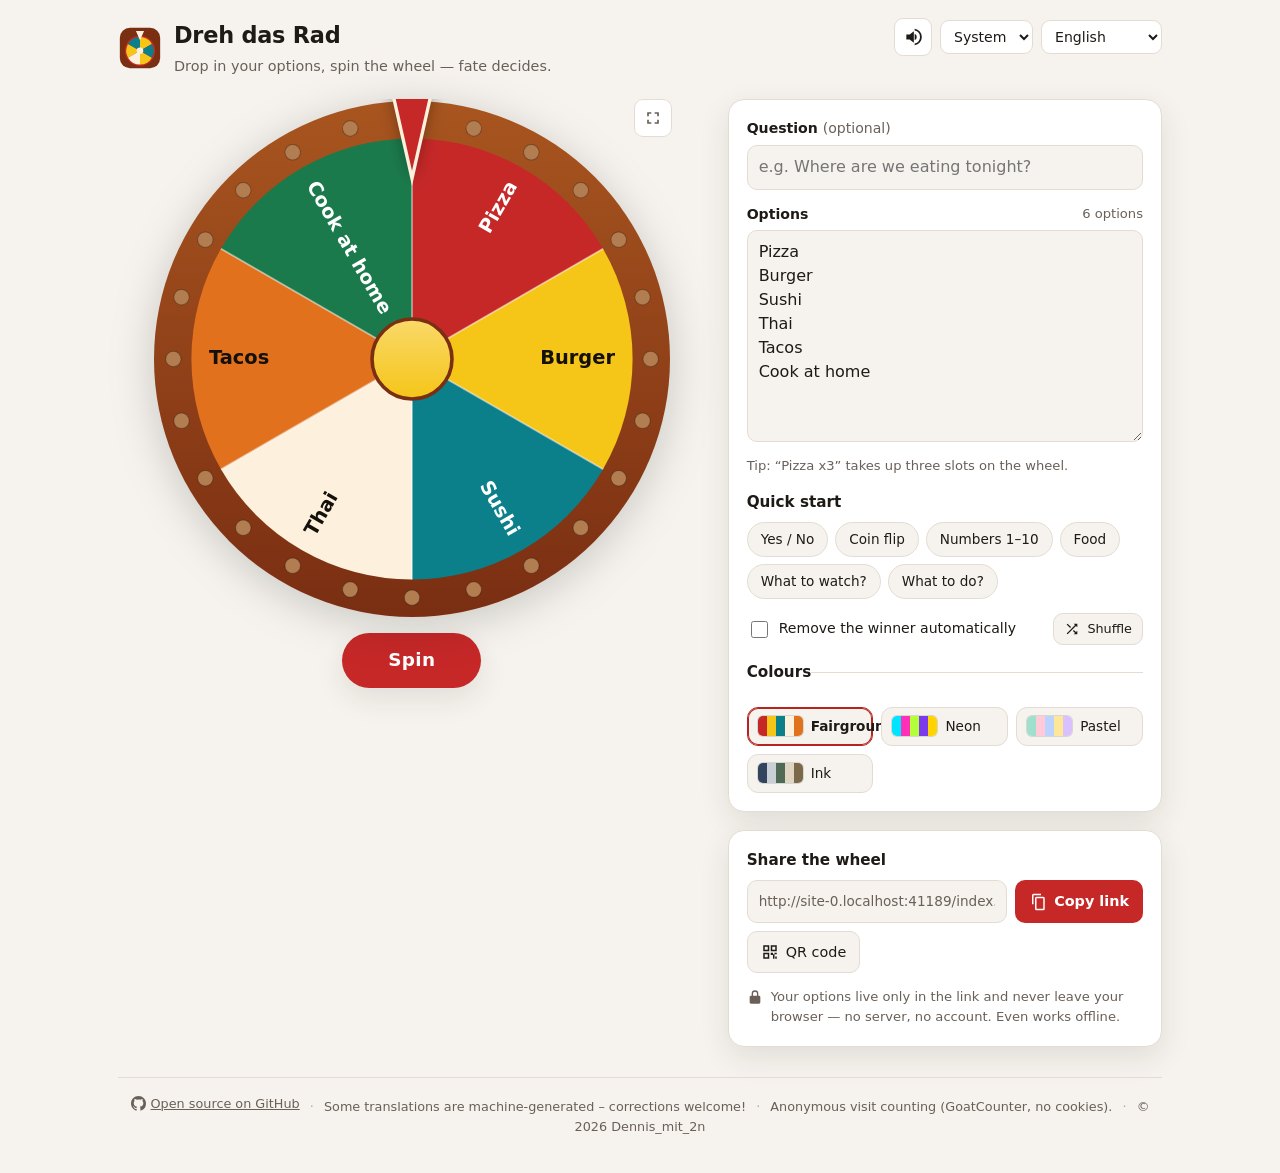
==== index.html @ 8464eff6 "Copyright-Zeile in der Fußzeile ergänzt Co-Authored-By: Claude Sonnet 5 <noreply@anthropic.com>" ====
<!DOCTYPE html>
<html lang="en">
<head>
  <meta charset="UTF-8">
  <meta name="viewport" content="width=device-width, initial-scale=1, viewport-fit=cover">
  <title>Dreh das Rad — Entscheidungs-Glücksrad / decision wheel</title>
  <meta name="description" content="Type in your options, spin the wheel, let fate decide — no sign-up, nothing uploaded. / Optionen eintippen, Rad drehen, das Los entscheidet – ohne Anmeldung, ohne Upload.">
  <link rel="canonical" href="https://dennismit2n.github.io/dreh-das-rad/">
  <!-- Link preview. og:image must be absolute — crawlers do not resolve relative paths.
       The image comes from the shared template in the landing page repo:
       dennismit2n.github.io/tools/promo/make-bilder.mjs. Re-run it when a claim changes. -->
  <meta property="og:type" content="website">
  <meta property="og:site_name" content="Dreh das Rad">
  <meta property="og:title" content="Dreh das Rad — the decision wheel">
  <meta property="og:description" content="Options in, wheel spins, fate decides. 4 colour worlds, 14 languages, shareable as a link — everything stays in your browser.">
  <meta property="og:url" content="https://dennismit2n.github.io/dreh-das-rad/">
  <meta property="og:image" content="https://dennismit2n.github.io/dreh-das-rad/assets/og.png">
  <meta property="og:image:width" content="1200">
  <meta property="og:image:height" content="630">
  <meta property="og:image:alt" content="Dreh das Rad — Optionen rein, das Los entscheidet / Let the wheel decide. Kostenlos, ohne Anmeldung, als Link zum Teilen.">
  <meta property="og:locale" content="en_US">
  <meta property="og:locale:alternate" content="de_DE">
  <meta name="twitter:card" content="summary_large_image">
  <meta name="theme-color" content="#c62828">
  <link rel="manifest" href="./manifest.webmanifest">
  <link rel="icon" href="./icons/favicon.svg" type="image/svg+xml">
  <link rel="icon" href="./icons/favicon-32.png" sizes="32x32" type="image/png">
  <link rel="apple-touch-icon" href="./icons/apple-touch-icon.png">
  <link rel="stylesheet" href="./css/style.css">
  <!-- Theme before first paint: stored choice wins, otherwise system decides via CSS. -->
  <script>try{var t=localStorage.getItem('dreh-das-rad.theme');if(t==='light'||t==='dark'){document.documentElement.setAttribute('data-theme',t);}}catch(e){}</script>
  <!-- Analytics: GoatCounter (anonymous, cookieless — disclosed in the footer).
       count.js is vendored locally; the only external request is the count pixel.
       Wheel data lives in the #hash, which is never sent to any server.
       The title is pinned to a static value so a personalised document.title
       (the user's question) can never reach the count pixel. -->
  <script data-goatcounter="https://dennis-mit-2n.goatcounter.com/count" data-goatcounter-settings='{"title": "dreh-das-rad"}' async src="./js/vendor/count.js"></script>
</head>
<body>

<div class="page">
  <header class="site-header">
    <div class="brand">
      <svg class="brand-icon" viewBox="0 0 48 48" aria-hidden="true">
        <rect x="2" y="2" width="44" height="44" rx="11" fill="#7a2e12"/>
        <circle cx="24" cy="27" r="16.5" fill="#c62828"/>
        <path d="M24 27 L24 12 A15 15 0 0 1 36.99 19.5 Z" fill="#f5c518"/>
        <path d="M24 27 L36.99 34.5 A15 15 0 0 1 24 42 Z" fill="#f5c518"/>
        <path d="M24 27 L11.01 34.5 A15 15 0 0 1 11.01 19.5 Z" fill="#f5c518"/>
        <path d="M24 27 L36.99 19.5 A15 15 0 0 1 36.99 34.5 Z" fill="#0b7f8a"/>
        <path d="M24 27 L24 42 A15 15 0 0 1 11.01 34.5 Z" fill="#fdf1dd"/>
        <path d="M24 27 L11.01 19.5 A15 15 0 0 1 24 12 Z" fill="#0b7f8a"/>
        <circle cx="24" cy="27" r="3.6" fill="#fdf1dd"/>
        <path d="M24 15.5 L19.6 5.5 L28.4 5.5 Z" fill="#fdf1dd"/>
      </svg>
      <div>
        <h1>Dreh das Rad</h1>
        <p class="tagline" data-i18n="tagline">Drop in your options, spin the wheel — fate decides.</p>
      </div>
    </div>
    <div class="header-controls">
      <button type="button" id="btnSound" class="icon-btn" aria-pressed="true" data-i18n-aria="soundOnLabel">
        <svg class="ico-on" viewBox="0 0 24 24" width="20" height="20" aria-hidden="true"><path d="M4 9v6h4l5 4V5L8 9H4zm12.5 3a4.5 4.5 0 0 0-2.5-4.03v8.06A4.5 4.5 0 0 0 16.5 12zM14 2.1v2.06a8 8 0 0 1 0 15.68v2.06a10 10 0 0 0 0-19.8z" fill="currentColor"/></svg>
        <svg class="ico-off" viewBox="0 0 24 24" width="20" height="20" aria-hidden="true"><path d="M4 9v6h4l5 4V5L8 9H4zm15.07-.07-1.41 1.41L19.24 12l-1.58 1.66 1.41 1.41L20.66 13.4l1.58 1.67 1.41-1.41L22.07 12l1.58-1.66-1.41-1.41-1.58 1.67-1.59-1.67z" fill="currentColor"/></svg>
      </button>
      <label class="sel-wrap">
        <span class="visually-hidden" data-i18n="themeLabel">Appearance</span>
        <select id="themeSelect" data-i18n-aria="themeLabel"></select>
      </label>
      <label class="sel-wrap">
        <span class="visually-hidden" data-i18n="langLabel">Language</span>
        <select id="langSelect" data-i18n-aria="langLabel"></select>
      </label>
    </div>
  </header>

  <main>
    <!-- ── the wheel ────────────────────────────────────────────── -->
    <section class="stage" id="stage">
      <!-- lives inside the stage so confetti still renders in fullscreen (top layer) -->
      <canvas id="fx" aria-hidden="true"></canvas>

      <h2 class="question-echo" id="questionEcho" hidden></h2>

      <div class="wheel-wrap">
        <canvas id="wheel" width="520" height="520"></canvas>
        <button type="button" id="btnFs" class="icon-btn fs-btn" aria-pressed="false" hidden>
          <svg class="ico-on" viewBox="0 0 24 24" width="20" height="20" aria-hidden="true"><path d="M5 16h3v3h2v-5H5v2zm3-8H5v2h5V5H8v3zm6 11h2v-3h3v-2h-5v5zm2-11V5h-2v5h5V8h-3z" fill="currentColor"/></svg>
          <svg class="ico-off" viewBox="0 0 24 24" width="20" height="20" aria-hidden="true"><path d="M7 14H5v5h5v-2H7v-3zm-2-4h2V7h3V5H5v5zm12 7h-3v2h5v-5h-2v3zM14 5v2h3v3h2V5h-5z" fill="currentColor"/></svg>
        </button>
      </div>

      <button type="button" id="btnSpin" class="spin-btn" data-i18n="btnSpin">Spin</button>

      <p class="motion-row" id="motionRow" hidden>
        <label class="check">
          <input type="checkbox" id="motionToggle">
          <span data-i18n="motionLabel">Let the wheel spin</span>
        </label>
        <span class="motion-hint" data-i18n="motionHint">Your device has animations turned off.</span>
      </p>

      <p class="visually-hidden" id="spinStatus" role="status" aria-live="polite"></p>
    </section>

    <div class="side">
      <!-- ── result: tops the right column on desktop, sits right under the
           spin button on phones; in fullscreen, JS pulls it onto the stage ── -->
      <div class="result-card" id="resultCard" hidden>
        <p class="result-lead" data-i18n="resultLead">Fate says:</p>
        <p class="result-name" id="resultName"></p>
        <div class="result-actions">
          <button type="button" id="btnAgain" class="btn primary" data-i18n="btnSpinAgain">Spin again</button>
          <button type="button" id="btnRemove" class="btn" data-i18n="btnRemove">Take it out</button>
          <button type="button" id="btnCopyResult" class="btn" data-i18n="btnCopyResult">Copy result</button>
        </div>
      </div>

      <!-- ── options ───────────────────────────────────────────── -->
      <section class="panel">
        <div class="field">
          <label for="questionInput">
            <span data-i18n="questionLabel">Question</span>
            <span class="opt" data-i18n="questionOptional">(optional)</span>
          </label>
          <input id="questionInput" type="text" maxlength="90" data-i18n-ph="questionPlaceholder" autocapitalize="sentences">
        </div>

        <div class="field">
          <label for="optionsInput">
            <span data-i18n="optionsLabel">Options</span>
            <span class="count" id="countLabel"></span>
          </label>
          <textarea id="optionsInput" rows="8" spellcheck="false" data-i18n-ph="optionsPlaceholder" aria-describedby="weightHint"></textarea>
          <p class="hint" id="weightHint" data-i18n="weightHint">Tip: “Pizza x3” takes up three slots.</p>
          <p class="note" id="noteBox" role="status" hidden></p>
          <p class="error" id="errBox" role="alert" hidden></p>
        </div>

        <div class="presets">
          <h3 data-i18n="presetsLabel">Quick start</h3>
          <div class="preset-row" id="presetRow"></div>
        </div>

        <div class="row-split">
          <label class="check auto-remove">
            <input type="checkbox" id="autoRemove">
            <span data-i18n="autoRemoveLabel">Remove the winner automatically</span>
          </label>
          <button type="button" id="btnShuffle" class="btn small">
            <svg viewBox="0 0 24 24" width="16" height="16" aria-hidden="true"><path d="M10.59 9.17 5.41 4 4 5.41l5.17 5.17 1.42-1.41zM14.5 4l2.04 2.04L4 18.59 5.41 20 17.96 7.46 20 9.5V4h-5.5zm.33 9.41-1.41 1.42 3.13 3.13L14.5 20H20v-5.5l-2.04 2.04-3.13-3.13z" fill="currentColor"/></svg>
            <span data-i18n="btnShuffle">Shuffle</span>
          </button>
        </div>

        <div class="drawn" id="drawnBox" hidden>
          <div class="drawn-head">
            <h3 data-i18n="drawnHeading">Already drawn</h3>
            <button type="button" id="btnResetDrawn" class="btn small" data-i18n="btnResetDrawn">Bring all back</button>
          </div>
          <ol class="drawn-list" id="drawnList"></ol>
          <p class="remaining" id="remainingLabel"></p>
        </div>

        <fieldset class="palettes">
          <legend data-i18n="paletteLabel">Colours</legend>
          <div class="palette-grid" id="paletteGrid"></div>
        </fieldset>
      </section>

      <!-- ── share ─────────────────────────────────────────────── -->
      <section class="panel share-box">
        <h3 data-i18n="shareHeading">Share the wheel</h3>
        <div class="link-row">
          <input id="linkOut" type="text" readonly data-i18n-aria="linkLabel">
          <button type="button" id="btnCopy" class="btn primary">
            <svg viewBox="0 0 24 24" width="18" height="18" aria-hidden="true"><path d="M16 1H6a2 2 0 0 0-2 2v12h2V3h10V1zm3 4H10a2 2 0 0 0-2 2v14a2 2 0 0 0 2 2h9a2 2 0 0 0 2-2V7a2 2 0 0 0-2-2zm0 16h-9V7h9v14z" fill="currentColor"/></svg>
            <span data-i18n="btnCopy">Copy link</span>
          </button>
        </div>
        <div class="share-actions">
          <button type="button" id="btnShare" class="btn" hidden>
            <svg viewBox="0 0 24 24" width="18" height="18" aria-hidden="true"><path d="M18 8a3 3 0 1 0-2.83-4H15a3 3 0 0 0 .04.49L8.9 7.56a3 3 0 1 0 0 8.88l6.15 3.07A3 3 0 1 0 18 16a3 3 0 0 0-2.15.91l-5.9-2.95a3 3 0 0 0 0-1.92l5.9-2.95A3 3 0 0 0 18 8z" fill="currentColor"/></svg>
            <span data-i18n="btnShare">Share</span>
          </button>
          <button type="button" id="btnQr" class="btn" aria-expanded="false">
            <svg viewBox="0 0 24 24" width="18" height="18" aria-hidden="true"><path d="M3 3h8v8H3V3zm2 2v4h4V5H5zm8-2h8v8h-8V3zm2 2v4h4V5h-4zM3 13h8v8H3v-8zm2 2v4h4v-4H5zm13-2h3v2h-3v-2zm-5 0h3v2h2v3h-2v-2h-3v-3zm3 5h2v3h-2v-3zm3 0h2v3h-2v-3z" fill="currentColor"/></svg>
            <span data-i18n="btnQr">QR code</span>
          </button>
        </div>
        <div class="qr-wrap" id="qrWrap" hidden>
          <div class="qr-box" id="qrBox" role="img" data-i18n-aria="btnQr"></div>
          <p class="qr-hint" data-i18n="qrHint">Scan to open the same wheel</p>
        </div>
        <p class="privacy-note">
          <svg viewBox="0 0 24 24" width="16" height="16" aria-hidden="true"><path d="M12 2a5 5 0 0 0-5 5v3H6a2 2 0 0 0-2 2v8a2 2 0 0 0 2 2h12a2 2 0 0 0 2-2v-8a2 2 0 0 0-2-2h-1V7a5 5 0 0 0-5-5zm-3 8V7a3 3 0 1 1 6 0v3H9z" fill="currentColor"/></svg>
          <span><span data-i18n="privacyNote">Your options live only in the link.</span>
          <span data-i18n="offlineNote">Even works offline.</span></span>
        </p>
      </section>

      <!-- ── recent spins (this session only, never stored) ────── -->
      <section class="panel" id="historyBox" hidden>
        <div class="drawn-head">
          <h3 data-i18n="historyHeading">Recent spins</h3>
          <button type="button" id="btnClearHistory" class="btn small" data-i18n="btnClearHistory">Clear</button>
        </div>
        <ol class="history-list" id="historyList"></ol>
      </section>
    </div>
  </main>

  <footer class="site-footer">
    <a href="https://github.com/Dennismit2n/dreh-das-rad" rel="noopener">
      <svg viewBox="0 0 16 16" width="15" height="15" aria-hidden="true"><path d="M8 0C3.58 0 0 3.58 0 8c0 3.54 2.29 6.53 5.47 7.59.4.07.55-.17.55-.38 0-.19-.01-.82-.01-1.49-2.01.37-2.53-.49-2.69-.94-.09-.23-.48-.94-.82-1.13-.28-.15-.68-.52-.01-.53.63-.01 1.08.58 1.23.82.72 1.21 1.87.87 2.33.66.07-.52.28-.87.51-1.07-1.78-.2-3.64-.89-3.64-3.95 0-.87.31-1.59.82-2.15-.08-.2-.36-1.02.08-2.12 0 0 .67-.21 2.2.82a7.42 7.42 0 0 1 2-.27c.68 0 1.36.09 2 .27 1.53-1.04 2.2-.82 2.2-.82.44 1.1.16 1.92.08 2.12.51.56.82 1.27.82 2.15 0 3.07-1.87 3.75-3.65 3.95.29.25.54.73.54 1.48 0 1.07-.01 1.93-.01 2.2 0 .21.15.46.55.38A8.01 8.01 0 0 0 16 8c0-4.42-3.58-8-8-8z" fill="currentColor"/></svg>
      <span data-i18n="footerSource">Open source on GitHub</span>
    </a>
    <span class="sep">·</span>
    <span data-i18n="footerTranslate">Some translations are machine-generated – corrections welcome!</span>
    <span class="sep">·</span>
    <span data-i18n="footerAnalytics">Anonymous visit counting.</span>
    <span class="sep">·</span>
    <span class="footer-copyright">© 2026 Dennis_mit_2n</span>
  </footer>
</div>

<p class="toast" id="toast" role="status"></p>

<script src="./js/vendor/qrcode.js"></script>
<script src="./js/vendor/qrcode_UTF8.js"></script>
<script src="./js/i18n.js"></script>
<script src="./js/wheel.js"></script>
<script src="./js/app.js"></script>
</body>
</html>
---- css/style.css ----
/* dreh-das-rad — styles */
:root {
  color-scheme: light;
  --bg: #F6F3EE;
  --panel: #ffffff;
  --text: #1E1A16;
  --text-soft: #6A6058;
  --border: #E4DCD2;
  --shadow: 0 10px 30px rgba(40, 28, 18, 0.10);
  --accent: #B5241F;
  --accent-fill: #C62828;
  --accent-ink: #ffffff;
}

/* Dark theme comes in two doors with identical furniture:
   1) system preference (unless the user forced light),
   2) the theme dropdown forcing dark.
   Keep both blocks in sync! */
@media (prefers-color-scheme: dark) {
  :root:not([data-theme="light"]) {
    color-scheme: dark;
    --bg: #17130F;
    --panel: #221C17;
    --text: #F1EAE2;
    --text-soft: #B0A296;
    --border: #362C24;
    --shadow: 0 10px 30px rgba(0, 0, 0, 0.55);
    --accent: #FFAB91;
    --accent-fill: #FF8A65;
    --accent-ink: #241009;
  }
}

:root[data-theme="dark"] {
  color-scheme: dark;
  --bg: #17130F;
  --panel: #221C17;
  --text: #F1EAE2;
  --text-soft: #B0A296;
  --border: #362C24;
  --shadow: 0 10px 30px rgba(0, 0, 0, 0.55);
  --accent: #FFAB91;
  --accent-fill: #FF8A65;
  --accent-ink: #241009;
}

/* The chrome takes its accent from the chosen colour world, so the page and
   the wheel always look like one thing. Light: dark fill + white label.
   Dark: light fill + ink label. */
body[data-palette="neon"] { --accent: #6D28D9; --accent-fill: #7C3AED; --accent-ink: #ffffff; }
body[data-palette="pastell"] { --accent: #A6356A; --accent-fill: #B03A6A; --accent-ink: #ffffff; }
body[data-palette="tinte"] { --accent: #33445E; --accent-fill: #3F5D78; --accent-ink: #ffffff; }

@media (prefers-color-scheme: dark) {
  :root:not([data-theme="light"]) body[data-palette="neon"] { --accent: #67E8F9; --accent-fill: #67E8F9; --accent-ink: #0A1620; }
  :root:not([data-theme="light"]) body[data-palette="pastell"] { --accent: #FFC2D6; --accent-fill: #F0A6C0; --accent-ink: #2A121C; }
  :root:not([data-theme="light"]) body[data-palette="tinte"] { --accent: #A9C4DC; --accent-fill: #A9C4DC; --accent-ink: #10202C; }
}

:root[data-theme="dark"] body[data-palette="neon"] { --accent: #67E8F9; --accent-fill: #67E8F9; --accent-ink: #0A1620; }
:root[data-theme="dark"] body[data-palette="pastell"] { --accent: #FFC2D6; --accent-fill: #F0A6C0; --accent-ink: #2A121C; }
:root[data-theme="dark"] body[data-palette="tinte"] { --accent: #A9C4DC; --accent-fill: #A9C4DC; --accent-ink: #10202C; }

[hidden] { display: none !important; }

* { box-sizing: border-box; }

body {
  margin: 0;
  font-family: system-ui, -apple-system, "Segoe UI", Roboto, "Helvetica Neue", Arial, sans-serif;
  background: var(--bg);
  color: var(--text);
  line-height: 1.55;
  -webkit-font-smoothing: antialiased;
}

:focus-visible { outline: 2px solid var(--accent); outline-offset: 2px; }

.visually-hidden {
  position: absolute;
  width: 1px;
  height: 1px;
  overflow: hidden;
  clip: rect(0 0 0 0);
  white-space: nowrap;
}

/* confetti layer — never intercepts a click */
#fx {
  position: fixed;
  inset: 0;
  width: 100%;
  height: 100%;
  pointer-events: none;
  z-index: 50;
}

.page {
  position: relative;
  z-index: 1;
  max-width: 1080px;
  min-height: 100dvh;
  margin: 0 auto;
  padding: 18px 18px 36px;
  display: flex;
  flex-direction: column;
}

/* ── header ─────────────────────────────────────────────── */
.site-header {
  display: flex;
  justify-content: space-between;
  align-items: flex-start;
  gap: 14px;
  flex-wrap: wrap;
}

.brand { display: flex; align-items: center; gap: 12px; }
.brand-icon { width: 44px; height: 44px; display: block; flex: none; }
.brand h1 { margin: 0; font-size: 1.4rem; letter-spacing: -0.01em; }
.tagline { margin: 2px 0 0; color: var(--text-soft); font-size: 0.9rem; }

.header-controls { display: flex; align-items: center; gap: 8px; }

#langSelect, #themeSelect {
  font: inherit;
  font-size: 0.88rem;
  color: var(--text);
  background: var(--panel);
  border: 1px solid var(--border);
  border-radius: 9px;
  padding: 7px 9px;
}

.icon-btn {
  display: inline-flex;
  align-items: center;
  justify-content: center;
  width: 38px;
  height: 38px;
  color: var(--text);
  background: var(--panel);
  border: 1px solid var(--border);
  border-radius: 9px;
  cursor: pointer;
}
.icon-btn:hover { border-color: var(--accent); }
.icon-btn .ico-off { display: none; }
.icon-btn[aria-pressed="false"] { color: var(--text-soft); }
.icon-btn[aria-pressed="false"] .ico-on { display: none; }
.icon-btn[aria-pressed="false"] .ico-off { display: block; }

/* ── layout ─────────────────────────────────────────────── */
main {
  flex: 1;
  display: grid;
  gap: 22px;
  margin-top: 22px;
  align-items: start;
}

@media (min-width: 900px) {
  main { grid-template-columns: minmax(0, 1.15fr) minmax(320px, 0.85fr); }
  .stage { position: sticky; top: 18px; }
}

.side { display: grid; gap: 18px; }

/* ── stage ──────────────────────────────────────────────── */
.stage { display: flex; flex-direction: column; align-items: center; gap: 14px; }

.question-echo {
  margin: 0;
  text-align: center;
  font-size: clamp(1.1rem, 3vw, 1.5rem);
  line-height: 1.25;
  overflow-wrap: anywhere;
}

.wheel-wrap {
  position: relative;
  width: 100%;
  max-width: 520px;
  aspect-ratio: 1;
}

#wheel {
  width: 100%;
  height: 100%;
  display: block;
  cursor: grab;
  touch-action: none;
  filter: drop-shadow(0 8px 22px rgba(0, 0, 0, 0.18));
}
#wheel:active { cursor: grabbing; }

.fs-btn { position: absolute; top: 0; right: 0; }

/* Element fullscreen. justify-content:center used to clip the top of the
   wheel on screens shorter than the content (classic flexbox centre-overflow),
   so everything is anchored to the top now; centring comes from spacer rows. */
.stage:fullscreen { background: var(--bg); padding: 20px; overflow: auto; justify-content: flex-start; }
.stage:fullscreen .wheel-wrap { max-width: min(58vh, 94vw); }

@media (orientation: landscape) {
  /* party-table mode: wheel on the left, result column on the right;
     the 1fr spacer rows centre the card block against the wheel */
  .stage:fullscreen {
    display: grid;
    grid-template:
      "echo  echo"   auto
      "wheel ."      1fr
      "wheel card"   auto
      "wheel spin"   auto
      "wheel motion" auto
      "wheel ."      1fr
      / auto minmax(280px, 420px);
    column-gap: 48px;
    row-gap: 14px;
    align-items: center;
    justify-content: center;
    align-content: start;
  }
  .stage:fullscreen .question-echo { grid-area: echo; }
  .stage:fullscreen .wheel-wrap { grid-area: wheel; max-width: none; width: min(80vh, 56vw); }
  .stage:fullscreen .result-card { grid-area: card; }
  .stage:fullscreen .spin-btn { grid-area: spin; justify-self: center; }
  .stage:fullscreen .motion-row { grid-area: motion; }
}

/* old-Safari fallback (-webkit pseudo-class; a comma-joined unknown selector
   would invalidate the rule): plain top-anchored column, nothing clipped */
.stage:-webkit-full-screen { background: var(--bg); padding: 20px; overflow: auto; justify-content: flex-start; }
.stage:-webkit-full-screen .wheel-wrap { max-width: min(58vh, 94vw); }

/* Result card: top of the right column on desktop, below the spin button on
   phones (Dennis' layout call after v2 — never over or under the wheel). */
.result-card {
  width: 100%;
  max-width: 420px;
  margin: 0 auto;
  padding: 16px 16px 14px;
  text-align: center;
  background: var(--panel);
  border: 1px solid var(--border);
  border-radius: 16px;
  box-shadow: var(--shadow);
  animation: pop 0.32s cubic-bezier(0.18, 1.3, 0.5, 1) both;
}

@keyframes pop {
  from { transform: scale(0.8); opacity: 0; }
  to { transform: scale(1); opacity: 1; }
}

.result-lead { margin: 0; font-size: 0.82rem; color: var(--text-soft); text-transform: uppercase; letter-spacing: 0.07em; }
.result-name {
  margin: 4px 0 12px;
  font-size: clamp(1.35rem, 4.4vw, 1.9rem);
  font-weight: 700;
  line-height: 1.15;
  overflow-wrap: anywhere;
}
.result-actions { display: flex; flex-wrap: wrap; gap: 7px; justify-content: center; }
.result-actions .btn { font-size: 0.85rem; padding: 7px 11px; }

.spin-btn {
  font: inherit;
  font-size: 1.15rem;
  font-weight: 700;
  letter-spacing: 0.02em;
  color: var(--accent-ink);
  background: var(--accent-fill);
  border: none;
  border-radius: 999px;
  padding: 13px 46px;
  cursor: pointer;
  box-shadow: var(--shadow);
  transition: transform 0.12s ease, filter 0.12s ease;
}
.spin-btn:hover:not(:disabled) { filter: brightness(1.08); }
.spin-btn:active:not(:disabled) { transform: translateY(2px); }
.spin-btn:disabled { opacity: 0.45; cursor: not-allowed; box-shadow: none; }

.motion-row { margin: 0; display: flex; flex-direction: column; align-items: center; gap: 2px; text-align: center; }
.motion-hint { font-size: 0.8rem; color: var(--text-soft); max-width: 42ch; }

/* ── panels & fields ────────────────────────────────────── */
.panel {
  background: var(--panel);
  border: 1px solid var(--border);
  border-radius: 16px;
  padding: 18px;
  box-shadow: var(--shadow);
}

.panel h3 { margin: 0 0 8px; font-size: 0.95rem; }

.field { margin-bottom: 14px; }
.field label { display: block; font-size: 0.88rem; font-weight: 600; margin-bottom: 5px; }
.field .opt, .field .count { font-weight: 400; color: var(--text-soft); }
.field .count { float: right; font-size: 0.82rem; }

.field input[type="text"], .field textarea {
  font: inherit;
  width: 100%;
  color: var(--text);
  background: var(--bg);
  border: 1px solid var(--border);
  border-radius: 10px;
  padding: 9px 11px;
}
.field textarea { resize: vertical; min-height: 120px; line-height: 1.5; }
.field input:focus, .field textarea:focus { border-color: var(--accent); }

.hint, .note, .error { margin: 6px 0 0; font-size: 0.82rem; }
.hint { color: var(--text-soft); }
.note { color: var(--accent); }
.error { color: #c0392b; font-weight: 600; }
:root[data-theme="dark"] .error { color: #ff9a8f; }
@media (prefers-color-scheme: dark) { :root:not([data-theme="light"]) .error { color: #ff9a8f; } }

/* ── presets ────────────────────────────────────────────── */
.preset-row { display: flex; flex-wrap: wrap; gap: 7px; }

.preset {
  font: inherit;
  font-size: 0.85rem;
  color: var(--text);
  background: var(--bg);
  border: 1px solid var(--border);
  border-radius: 999px;
  padding: 6px 13px;
  cursor: pointer;
}
.preset:hover { border-color: var(--accent); color: var(--accent); }

/* ── checkboxes ─────────────────────────────────────────── */
.check { display: flex; align-items: center; gap: 8px; font-size: 0.88rem; cursor: pointer; }
.check input { width: 17px; height: 17px; accent-color: var(--accent-fill); cursor: pointer; }
.row-split {
  display: flex;
  align-items: center;
  justify-content: space-between;
  gap: 10px;
  flex-wrap: wrap;
  margin-top: 14px;
}

/* ── drawn list ─────────────────────────────────────────── */
.drawn {
  margin-top: 14px;
  padding-top: 14px;
  border-top: 1px solid var(--border);
}
.drawn-head { display: flex; align-items: center; justify-content: space-between; gap: 10px; }
.drawn-head h3 { margin: 0; }
.drawn-list { margin: 8px 0 0; padding-left: 22px; font-size: 0.9rem; }
.drawn-list li { margin-bottom: 2px; overflow-wrap: anywhere; }
.remaining { margin: 8px 0 0; font-size: 0.82rem; color: var(--text-soft); }

/* ── recent spins ───────────────────────────────────────── */
.history-list { list-style: none; margin: 8px 0 0; padding: 0; font-size: 0.9rem; }
.history-list li { display: flex; gap: 10px; margin-bottom: 2px; }
.history-list .h-time { color: var(--text-soft); font-variant-numeric: tabular-nums; flex: none; }
.history-list span:last-child { overflow-wrap: anywhere; }

/* ── palettes ───────────────────────────────────────────── */
.palettes { margin: 16px 0 0; padding: 14px 0 0; border: 0; border-top: 1px solid var(--border); }
.palettes legend { padding: 0; font-size: 0.95rem; font-weight: 600; }
.palette-grid { display: grid; grid-template-columns: repeat(auto-fit, minmax(120px, 1fr)); gap: 8px; margin-top: 8px; }

.palette-btn {
  font: inherit;
  font-size: 0.85rem;
  display: flex;
  align-items: center;
  gap: 8px;
  color: var(--text);
  background: var(--bg);
  border: 1px solid var(--border);
  border-radius: 11px;
  padding: 8px 10px;
  cursor: pointer;
  text-align: left;
}
.palette-btn:hover { border-color: var(--accent); }
.palette-btn[aria-pressed="true"] { border-color: var(--accent); box-shadow: inset 0 0 0 1px var(--accent); font-weight: 600; }
.swatch { display: flex; flex: none; border-radius: 5px; overflow: hidden; box-shadow: 0 0 0 1px rgba(0, 0, 0, 0.12); }
.swatch i { width: 9px; height: 20px; display: block; }

/* ── buttons ────────────────────────────────────────────── */
.btn {
  font: inherit;
  font-size: 0.9rem;
  display: inline-flex;
  align-items: center;
  gap: 7px;
  color: var(--text);
  background: var(--bg);
  border: 1px solid var(--border);
  border-radius: 10px;
  padding: 9px 13px;
  cursor: pointer;
}
.btn:hover { border-color: var(--accent); }
.btn.primary { color: var(--accent-ink); background: var(--accent-fill); border-color: transparent; font-weight: 600; }
.btn.primary:hover { filter: brightness(1.08); }
.btn.small { font-size: 0.8rem; padding: 5px 10px; }

/* ── share ──────────────────────────────────────────────── */
.link-row { display: flex; gap: 8px; }
.link-row input {
  font: inherit;
  font-size: 0.85rem;
  flex: 1;
  min-width: 0;
  color: var(--text-soft);
  background: var(--bg);
  border: 1px solid var(--border);
  border-radius: 10px;
  padding: 9px 11px;
}
.share-actions { display: flex; gap: 8px; margin-top: 8px; flex-wrap: wrap; }

.qr-wrap { margin-top: 12px; text-align: center; }
.qr-box { display: inline-block; padding: 10px; background: #fff; border-radius: 12px; line-height: 0; }
.qr-box table { border-collapse: collapse; }
.qr-box td { width: 4px; height: 4px; padding: 0; }
.qr-hint { margin: 6px 0 0; font-size: 0.8rem; color: var(--text-soft); }

.privacy-note {
  display: flex;
  gap: 8px;
  margin: 14px 0 0;
  font-size: 0.82rem;
  color: var(--text-soft);
}
.privacy-note svg { flex: none; margin-top: 2px; }

/* ── footer & toast ─────────────────────────────────────── */
.site-footer {
  margin-top: 30px;
  padding-top: 16px;
  border-top: 1px solid var(--border);
  font-size: 0.8rem;
  color: var(--text-soft);
  text-align: center;
}
.site-footer a { display: inline-flex; align-items: center; gap: 5px; color: var(--text-soft); }
.site-footer a:hover { color: var(--accent); }
.site-footer .sep { margin: 0 6px; opacity: 0.5; }

.toast {
  position: fixed;
  left: 50%;
  bottom: 24px;
  transform: translate(-50%, 12px);
  margin: 0;
  padding: 9px 16px;
  font-size: 0.88rem;
  color: var(--accent-ink);
  background: var(--accent-fill);
  border-radius: 999px;
  box-shadow: var(--shadow);
  opacity: 0;
  pointer-events: none;
  transition: opacity 0.2s ease, transform 0.2s ease;
  z-index: 60;
}
.toast.show { opacity: 1; transform: translate(-50%, 0); }

/* ── reduced motion ─────────────────────────────────────── */
/* The wheel itself is handled in JS (with an in-app override), because for
   this app the spin is the product. Everything decorative stops here. */
@media (prefers-reduced-motion: reduce) {
  .result-card { animation: none; }
  .spin-btn, .toast { transition: none; }
}
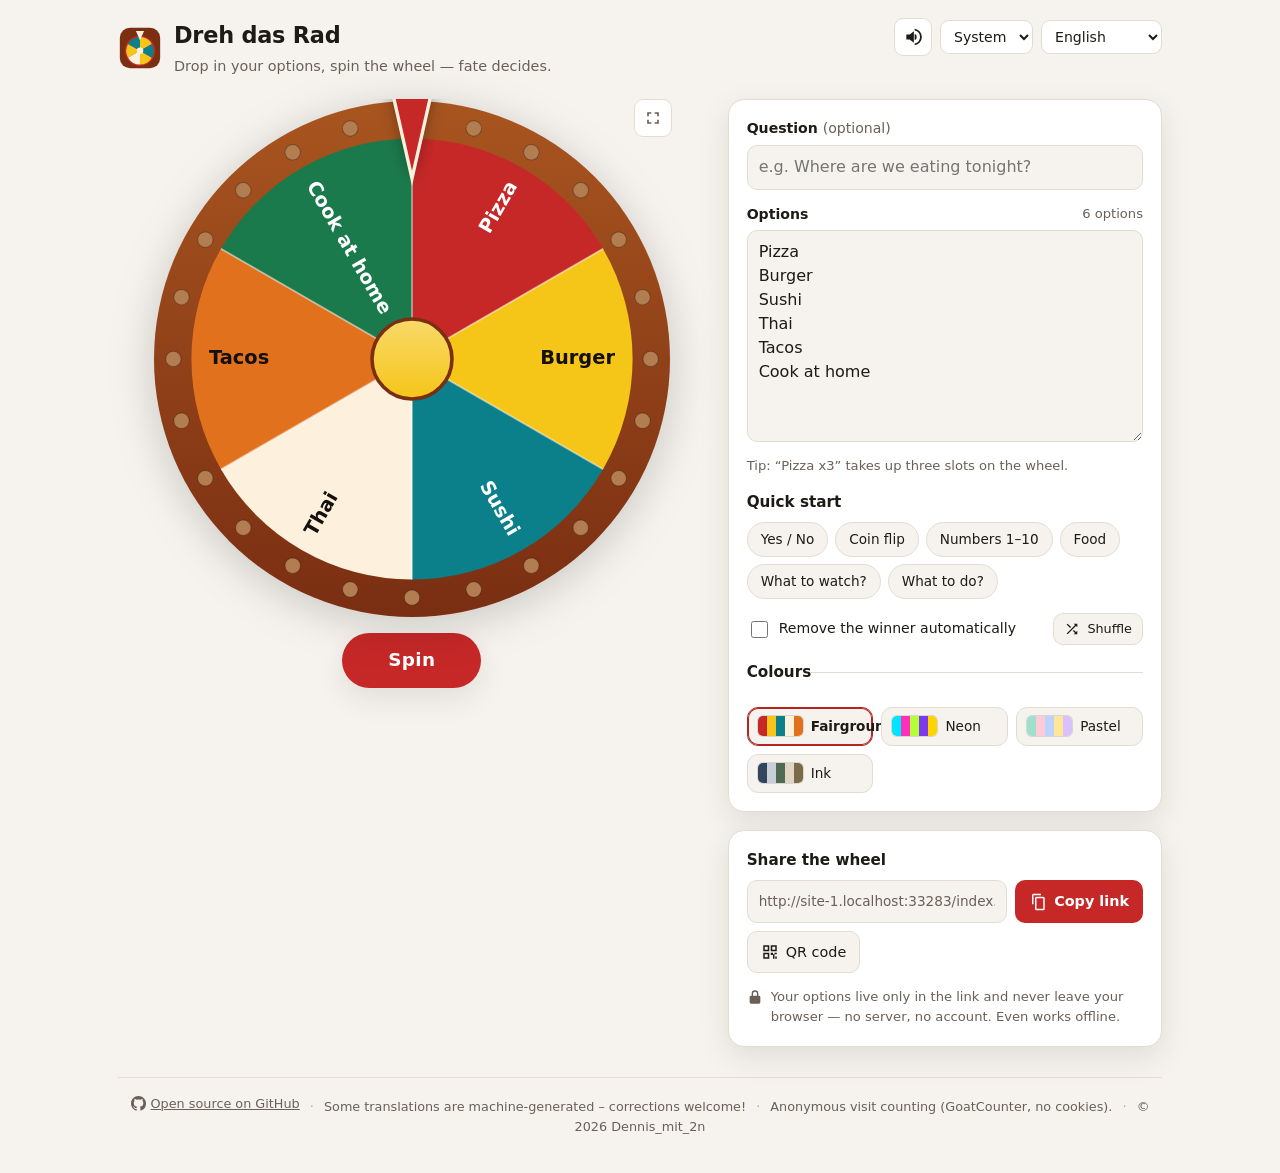
==== commit 667a2de1: "Knopf „Installieren“ in der Kopfzeile Erscheint, sobald der Browser die Installation anbietet (befor" ====
--- a/index.html
+++ b/index.html
@@ -35,6 +35,9 @@
        The title is pinned to a static value so a personalised document.title
        (the user's question) can never reach the count pixel. -->
   <script data-goatcounter="https://dennis-mit-2n.goatcounter.com/count" data-goatcounter-settings='{"title": "dreh-das-rad"}' async src="./js/vendor/count.js"></script>
+  <!-- Install button: Chrome, Edge and Samsung Internet may announce installability before
+       app.js runs, so the event is kept here until the button picks it up (see app.js). -->
+  <script>window.addEventListener('beforeinstallprompt',function(e){e.preventDefault();window.deferredInstall=e;if(window.onInstallReady)window.onInstallReady();});</script>
 </head>
 <body>
 
@@ -59,6 +62,7 @@
       </div>
     </div>
     <div class="header-controls">
+      <button type="button" id="installBtn" class="install-btn" hidden><svg viewBox="0 0 24 24" width="18" height="18" aria-hidden="true" focusable="false"><path d="M12 4v11m-4.5-4.5L12 15l4.5-4.5M5 19.5h14" fill="none" stroke="currentColor" stroke-width="2" stroke-linecap="round" stroke-linejoin="round"/></svg><span data-i18n="installBtn">Install</span></button>
       <button type="button" id="btnSound" class="icon-btn" aria-pressed="true" data-i18n-aria="soundOnLabel">
         <svg class="ico-on" viewBox="0 0 24 24" width="20" height="20" aria-hidden="true"><path d="M4 9v6h4l5 4V5L8 9H4zm12.5 3a4.5 4.5 0 0 0-2.5-4.03v8.06A4.5 4.5 0 0 0 16.5 12zM14 2.1v2.06a8 8 0 0 1 0 15.68v2.06a10 10 0 0 0 0-19.8z" fill="currentColor"/></svg>
         <svg class="ico-off" viewBox="0 0 24 24" width="20" height="20" aria-hidden="true"><path d="M4 9v6h4l5 4V5L8 9H4zm15.07-.07-1.41 1.41L19.24 12l-1.58 1.66 1.41 1.41L20.66 13.4l1.58 1.67 1.41-1.41L22.07 12l1.58-1.66-1.41-1.41-1.58 1.67-1.59-1.67z" fill="currentColor"/></svg>
--- a/css/style.css
+++ b/css/style.css
@@ -122,7 +122,7 @@
 
 .header-controls { display: flex; align-items: center; gap: 8px; }
 
-#langSelect, #themeSelect {
+#langSelect, #themeSelect, .install-btn {
   font: inherit;
   font-size: 0.88rem;
   color: var(--text);
@@ -130,6 +130,24 @@
   border: 1px solid var(--border);
   border-radius: 9px;
   padding: 7px 9px;
+}
+
+/* Install button: looks like the selects next to it, hidden until the browser offers
+   installation (see app.js). On phones it gets a full row of its own. */
+.install-btn {
+  display: inline-flex;
+  align-items: center;
+  justify-content: center;
+  gap: 0.4rem;
+  font-weight: 600;
+  white-space: nowrap;
+  cursor: pointer;
+}
+.install-btn[hidden] { display: none; }
+.install-btn svg { flex: none; }
+@media (max-width: 560px) {
+  .header-controls { flex: 1 1 100%; flex-wrap: wrap; }
+  .install-btn { flex: 1 1 100%; }
 }
 
 .icon-btn {
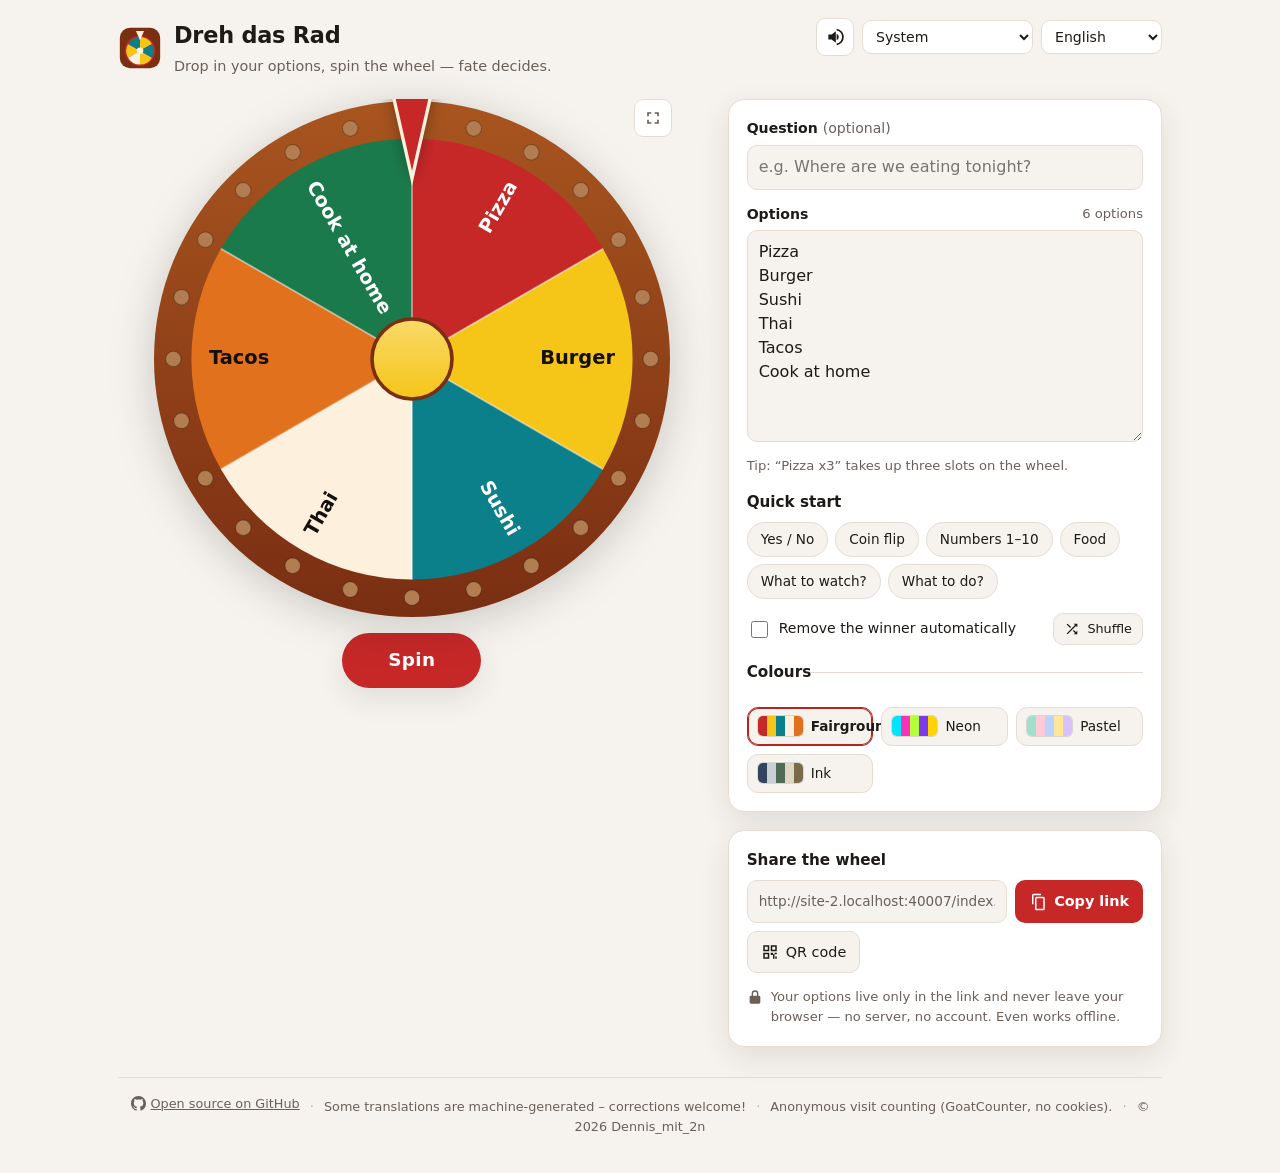
==== commit 9fc397cf: "Darstellung: Hoher Kontrast, Farbenblind und umgekehrte Farben Das Darstellungsfeld hat acht Einträg" ====
--- a/index.html
+++ b/index.html
@@ -27,8 +27,10 @@
   <link rel="icon" href="./icons/favicon-32.png" sizes="32x32" type="image/png">
   <link rel="apple-touch-icon" href="./icons/apple-touch-icon.png">
   <link rel="stylesheet" href="./css/style.css">
-  <!-- Theme before first paint: stored choice wins, otherwise system decides via CSS. -->
-  <script>try{var t=localStorage.getItem('dreh-das-rad.theme');if(t==='light'||t==='dark'){document.documentElement.setAttribute('data-theme',t);}}catch(e){}</script>
+  <!-- Darstellung vor dem ersten Bild: die gemeinsame Wahl aller Werkzeuge (werkstatt.darstellung,
+       sonst der alte Schlüssel), sonst entscheidet das System per CSS. data-vision trägt Hoher
+       Kontrast, Farbenblind und Umkehr; dieselbe Auflösung steht in js/app.js (theme dropdown). -->
+  <script>(function(){var v=null,r=document.documentElement,m=window.matchMedia,t=null,s=null;try{v=localStorage.getItem('werkstatt.darstellung')||localStorage.getItem('dreh-das-rad.theme');}catch(e){}var d=!!(m&&m('(prefers-color-scheme: dark)').matches),k=!!(m&&m('(prefers-contrast: more)').matches);if(v==='light'||v==='dark'){t=v;}else if(v==='hc-dark'||v==='hc-light'){t=v.slice(3);s='contrast';}else if(v==='cvd-dark'||v==='cvd-light'){t=v.slice(4);s='cvd';}else if(v==='invert'){s='invert';}else if(v&&/dark/.test(v)){t='dark';}else if(v&&/light/.test(v)){t='light';}else if(k){t=d?'dark':'light';s='contrast';}if(t){r.setAttribute('data-theme',t);}if(s){r.setAttribute('data-vision',s);}})();</script>
   <!-- Analytics: GoatCounter (anonymous, cookieless — disclosed in the footer).
        count.js is vendored locally; the only external request is the count pixel.
        Wheel data lives in the #hash, which is never sent to any server.
@@ -193,7 +195,7 @@
           </button>
         </div>
         <div class="qr-wrap" id="qrWrap" hidden>
-          <div class="qr-box" id="qrBox" role="img" data-i18n-aria="btnQr"></div>
+          <div class="qr-box" id="qrBox" role="img" data-i18n-aria="btnQr" data-echt></div>
           <p class="qr-hint" data-i18n="qrHint">Scan to open the same wheel</p>
         </div>
         <p class="privacy-note">
--- a/css/style.css
+++ b/css/style.css
@@ -172,6 +172,9 @@
 main {
   flex: 1;
   display: grid;
+  /* Ohne Spaltenangabe wird die eine Spalte so breit wie ihr breitester Inhalt und schiebt die Seite
+     bei 320 px ueber den Rand; minmax(0, 1fr) haelt sie in der Bildschirmbreite. */
+  grid-template-columns: minmax(0, 1fr);
   gap: 22px;
   margin-top: 22px;
   align-items: start;
@@ -182,7 +185,7 @@
   .stage { position: sticky; top: 18px; }
 }
 
-.side { display: grid; gap: 18px; }
+.side { display: grid; grid-template-columns: minmax(0, 1fr); gap: 18px; }
 
 /* ── stage ──────────────────────────────────────────────── */
 .stage { display: flex; flex-direction: column; align-items: center; gap: 14px; }
@@ -495,3 +498,78 @@
   .result-card { animation: none; }
   .spin-btn, .toast { transition: none; }
 }
+
+/* ── Sehhilfen: Hoher Kontrast, Farbenblind, Umgekehrte Farben ───────────
+   (31.10.2026) Eine Wahl für die ganze Werkstatt: localStorage
+   „werkstatt.darstellung“, alle Werkzeuge liegen auf einem Ursprung. Das
+   Kopf-Skript setzt data-theme (light/dark, wie bisher) und data-vision
+   (contrast, cvd, invert). Die Farbblöcke oben bleiben, wie sie sind. Das Rad
+   selbst liest data-vision in wheel.js: farbsichere Felder bei cvd, kräftige
+   Trennlinien bei contrast. */
+
+/* Hoher Kontrast dunkel: Schwarz, Schrift #E0E0E0 (15,91:1). Die Akzente der
+   vier Farbwelten halten im Dunkeln schon 7:1 (schlechteste 11,49). Knöpfe
+   füllen sich mit dem Akzent und tragen schwarze Schrift. */
+:root[data-vision="contrast"][data-theme="dark"] {
+  --bg: #000000;
+  --panel: #000000;
+  --text: #E0E0E0;
+  --text-soft: #C4C4C4;   /* 12,04 */
+  --border: #A0A0A0;      /* 8,03 */
+  --shadow: none;
+}
+:root[data-vision="contrast"][data-theme="dark"] body[data-palette] { --accent-fill: var(--accent); --accent-ink: #000000; }
+
+/* Hoher Kontrast hell: Weiß, Schrift Schwarz, jeder Akzent auf 7:1
+   nachgedunkelt (gleicher Farbton), Knöpfe in Akzent mit weißer Schrift */
+:root[data-vision="contrast"][data-theme="light"] {
+  --bg: #FFFFFF;
+  --panel: #FFFFFF;
+  --text: #000000;
+  --text-soft: #2B2B2B;   /* 14,16 */
+  --border: #585757;      /* 7,20 */
+  --shadow: none;
+  --accent: #AC1917;      /* Kirmes, 7,23 */
+}
+:root[data-vision="contrast"][data-theme="light"] body[data-palette="neon"] { --accent: #6C26D8; }    /* 7,23 */
+:root[data-vision="contrast"][data-theme="light"] body[data-palette="pastell"] { --accent: #9B2B61; } /* 7,21 */
+:root[data-vision="contrast"][data-theme="light"] body[data-palette="tinte"] { --accent: #33445E; }   /* 9,86 */
+:root[data-vision="contrast"][data-theme="light"] body[data-palette] { --accent-fill: var(--accent); --accent-ink: #FFFFFF; }
+
+:root[data-vision="contrast"] :is(#langSelect, #themeSelect, .install-btn, .icon-btn, .panel, .btn, .field input, .field textarea, .preset, .palette-btn) { border-width: 2px; }
+:root[data-vision="contrast"] .palette-btn[aria-pressed="true"] { box-shadow: inset 0 0 0 2px var(--accent); }
+:root[data-vision="contrast"] .wheel-wrap,
+:root[data-vision="contrast"] .wheel-wrap * { filter: none; }
+:root[data-vision="contrast"] :focus-visible { outline: 3px solid var(--accent); outline-offset: 2px; }
+:root[data-vision="contrast"] .site-footer a { text-decoration: underline; }
+:root[data-vision="contrast"] .site-footer .sep { opacity: 1; }
+
+/* Am Handy teilen sich Darstellung und Sprache eine Zeile. Ein Auswahlfeld ist
+   so breit wie sein längster Eintrag, und das ist seit den acht Darstellungen
+   „Hoher Kontrast dunkel“. Ohne diese Regel rutschten die Felder bei 320 px
+   in zwei Zeilen; die Darstellung bekommt den größeren Teil. */
+@media (max-width: 560px) {
+  .header-controls .sel-wrap { flex: 1 1 0; min-width: 0; }
+  .header-controls .sel-wrap:has(#themeSelect) { flex-grow: 1.6; }
+  .header-controls .sel-wrap select { width: 100%; min-width: 0; }
+}
+
+/* Farbenblind: Das Rad zeichnet seine Felder in Okabe-Ito-Farben (wheel.js).
+   Die Seite selbst trägt keine Bedeutungsfarben, hier gibt es nichts zu
+   tauschen. */
+
+/* Umgekehrte Farben wie der Farbfilter von Windows: Rad und Seite drehen um,
+   der QR-Code zum Teilen wird ein zweites Mal umgedreht und bleibt echt. */
+:root[data-vision="invert"] { filter: invert(1); }
+:root[data-vision="invert"] :is(img:not([src*=".svg"]), video, [data-echt]):not([data-echt] *) { filter: invert(1); }
+:root[data-vision="invert"] .site-footer .sep { opacity: 1; }
+/* Umdrehen erhält den WCAG-Kontrast nicht: die dunkle Knopfschrift der
+   Kirmes-Welt käme umgedreht auf 4,41. Schwarz hält umgedreht 5,2. Die
+   anderen drei Welten setzen ihre eigene und halten schon (6,76 bis 7,90). */
+@media (prefers-color-scheme: dark) {
+  :root[data-vision="invert"] { --accent-ink: #000000; }
+}
+@media print {
+  :root[data-vision="invert"],
+  :root[data-vision="invert"] :is(img:not([src*=".svg"]), video, [data-echt]):not([data-echt] *) { filter: none; }
+}
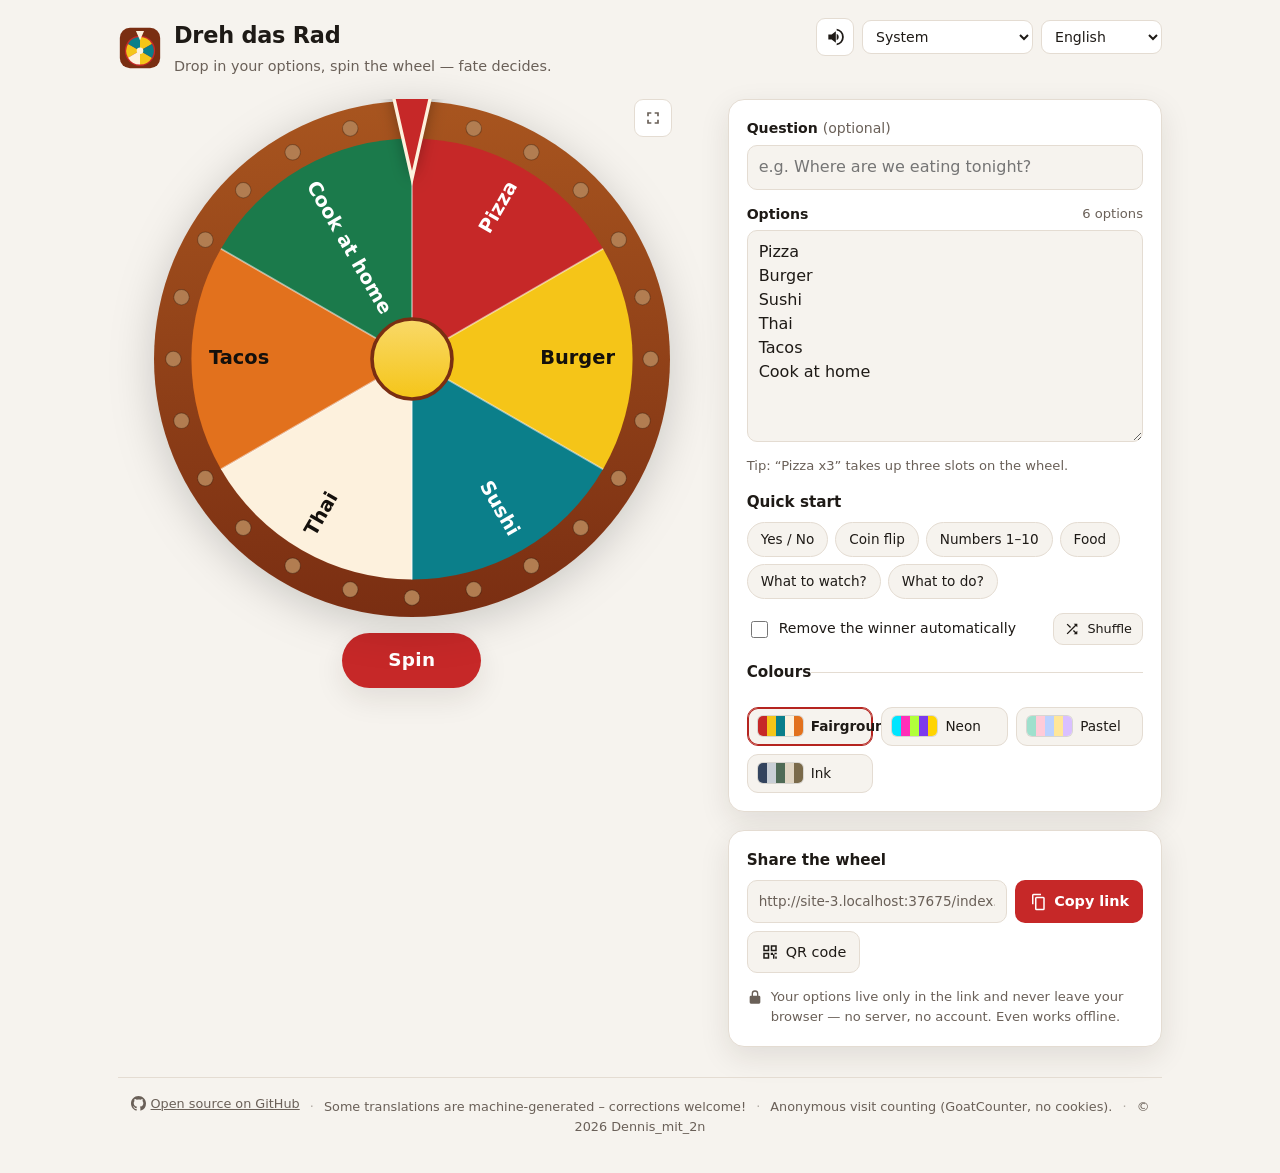
==== commit 5184b9c5: "Trennpunkte in der Fußzeile als Schmuck markiert Die Punkte zwischen den Fußzeilen-Links tragen aria" ====
--- a/index.html
+++ b/index.html
@@ -221,11 +221,11 @@
       <svg viewBox="0 0 16 16" width="15" height="15" aria-hidden="true"><path d="M8 0C3.58 0 0 3.58 0 8c0 3.54 2.29 6.53 5.47 7.59.4.07.55-.17.55-.38 0-.19-.01-.82-.01-1.49-2.01.37-2.53-.49-2.69-.94-.09-.23-.48-.94-.82-1.13-.28-.15-.68-.52-.01-.53.63-.01 1.08.58 1.23.82.72 1.21 1.87.87 2.33.66.07-.52.28-.87.51-1.07-1.78-.2-3.64-.89-3.64-3.95 0-.87.31-1.59.82-2.15-.08-.2-.36-1.02.08-2.12 0 0 .67-.21 2.2.82a7.42 7.42 0 0 1 2-.27c.68 0 1.36.09 2 .27 1.53-1.04 2.2-.82 2.2-.82.44 1.1.16 1.92.08 2.12.51.56.82 1.27.82 2.15 0 3.07-1.87 3.75-3.65 3.95.29.25.54.73.54 1.48 0 1.07-.01 1.93-.01 2.2 0 .21.15.46.55.38A8.01 8.01 0 0 0 16 8c0-4.42-3.58-8-8-8z" fill="currentColor"/></svg>
       <span data-i18n="footerSource">Open source on GitHub</span>
     </a>
-    <span class="sep">·</span>
+    <span class="sep" aria-hidden="true">·</span>
     <span data-i18n="footerTranslate">Some translations are machine-generated – corrections welcome!</span>
-    <span class="sep">·</span>
+    <span class="sep" aria-hidden="true">·</span>
     <span data-i18n="footerAnalytics">Anonymous visit counting.</span>
-    <span class="sep">·</span>
+    <span class="sep" aria-hidden="true">·</span>
     <span class="footer-copyright">© 2026 Dennis_mit_2n</span>
   </footer>
 </div>
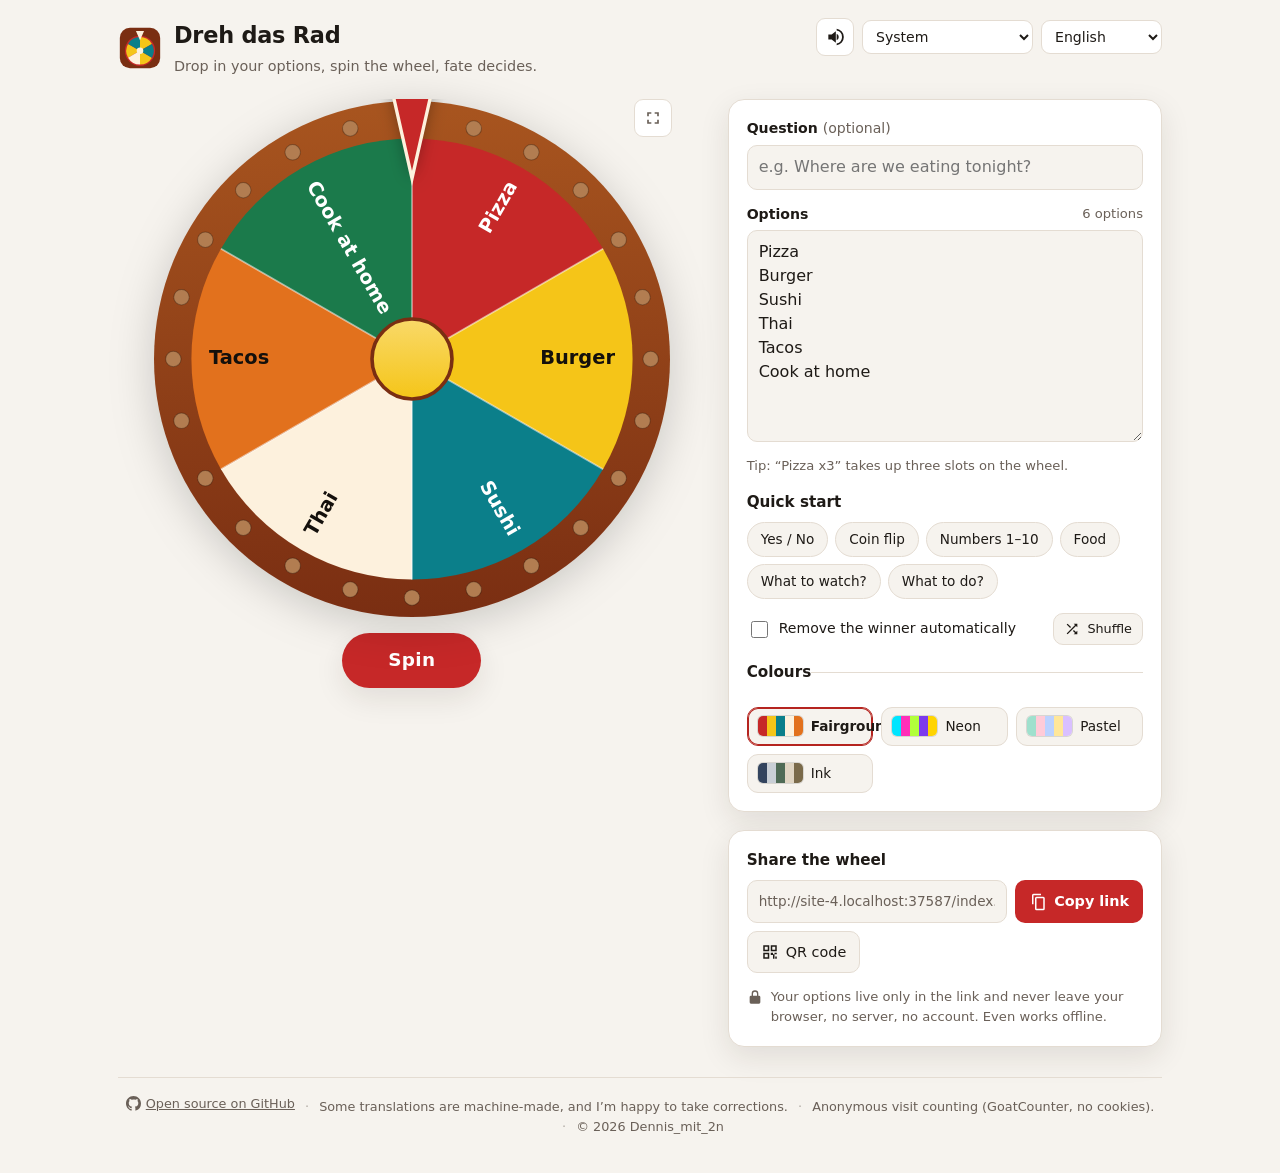
==== commit 54bacd23: "Texte ohne Gedankenstriche, in allen 14 Sprachen Komma, Punkt, Klammer oder Doppelpunkt statt Strich" ====
--- a/index.html
+++ b/index.html
@@ -3,7 +3,7 @@
 <head>
   <meta charset="UTF-8">
   <meta name="viewport" content="width=device-width, initial-scale=1, viewport-fit=cover">
-  <title>Dreh das Rad — Entscheidungs-Glücksrad / decision wheel</title>
+  <title>Dreh das Rad · Entscheidungs-Glücksrad / decision wheel</title>
   <meta name="description" content="Type in your options, spin the wheel, let fate decide — no sign-up, nothing uploaded. / Optionen eintippen, Rad drehen, das Los entscheidet – ohne Anmeldung, ohne Upload.">
   <link rel="canonical" href="https://dennismit2n.github.io/dreh-das-rad/">
   <!-- Link preview. og:image must be absolute — crawlers do not resolve relative paths.
@@ -60,7 +60,7 @@
       </svg>
       <div>
         <h1>Dreh das Rad</h1>
-        <p class="tagline" data-i18n="tagline">Drop in your options, spin the wheel — fate decides.</p>
+        <p class="tagline" data-i18n="tagline">Drop in your options, spin the wheel, fate decides.</p>
       </div>
     </div>
     <div class="header-controls">
@@ -222,7 +222,7 @@
       <span data-i18n="footerSource">Open source on GitHub</span>
     </a>
     <span class="sep" aria-hidden="true">·</span>
-    <span data-i18n="footerTranslate">Some translations are machine-generated – corrections welcome!</span>
+    <span data-i18n="footerTranslate">Some translations are machine-made, and I’m happy to take corrections.</span>
     <span class="sep" aria-hidden="true">·</span>
     <span data-i18n="footerAnalytics">Anonymous visit counting.</span>
     <span class="sep" aria-hidden="true">·</span>
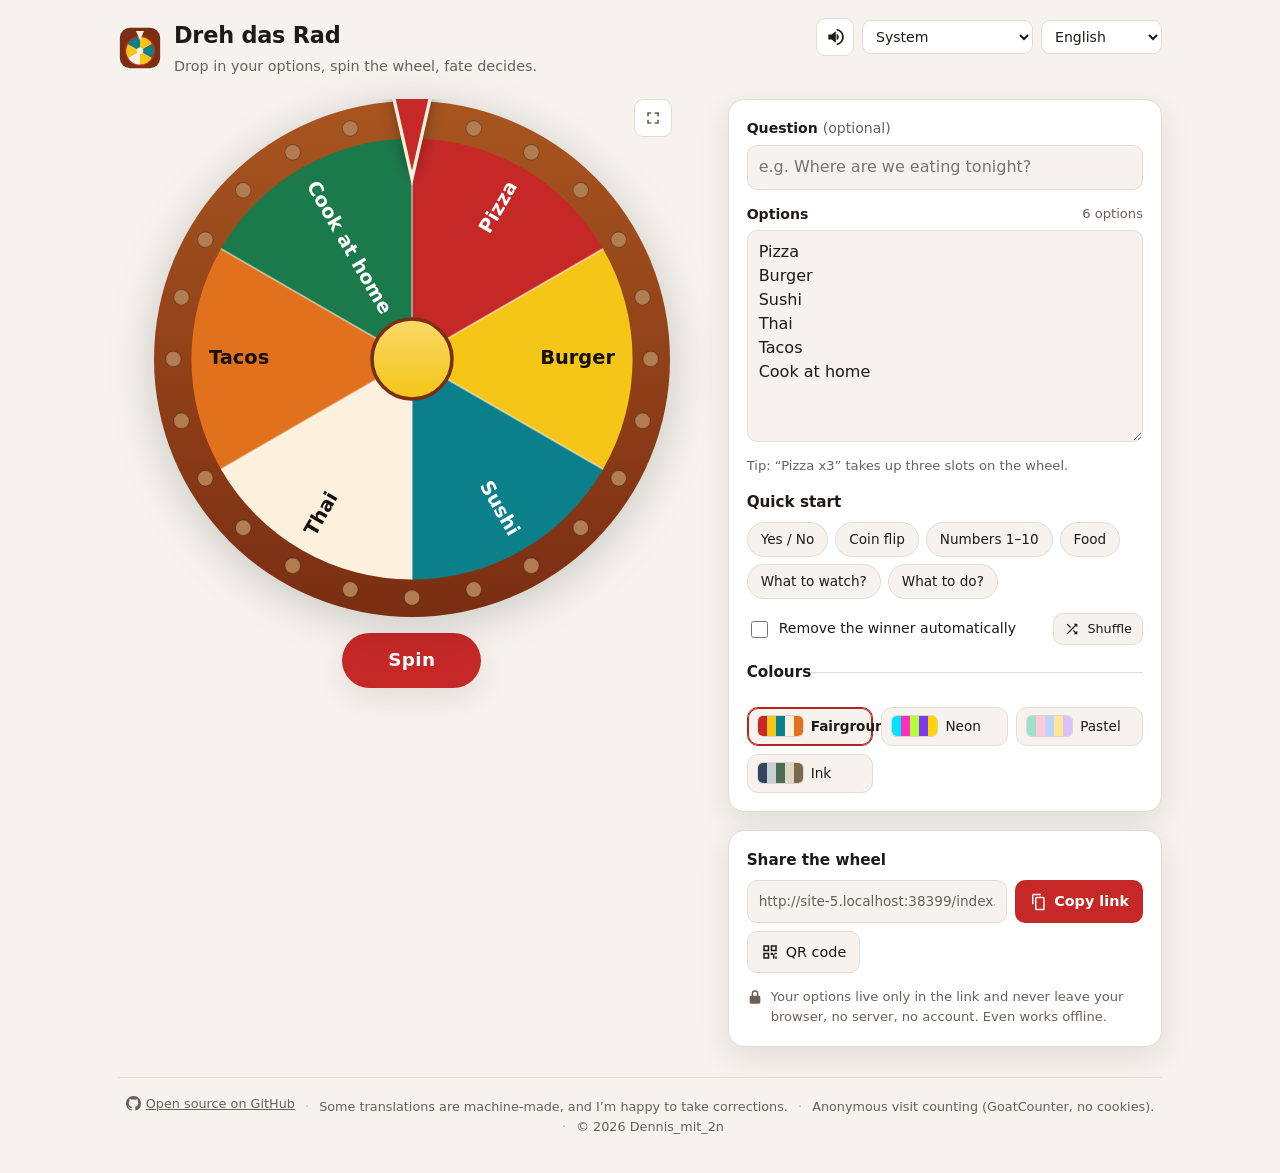
==== commit 52360036: "Meta-Texte ohne Gedankenstriche Beschreibung, Vorschaukarte (og:title, og:description, Bild-Alt) und" ====
--- a/index.html
+++ b/index.html
@@ -4,20 +4,20 @@
   <meta charset="UTF-8">
   <meta name="viewport" content="width=device-width, initial-scale=1, viewport-fit=cover">
   <title>Dreh das Rad · Entscheidungs-Glücksrad / decision wheel</title>
-  <meta name="description" content="Type in your options, spin the wheel, let fate decide — no sign-up, nothing uploaded. / Optionen eintippen, Rad drehen, das Los entscheidet – ohne Anmeldung, ohne Upload.">
+  <meta name="description" content="Type in your options, spin the wheel, let fate decide. No sign-up, nothing uploaded. / Optionen eintippen, Rad drehen, das Los entscheidet, ohne Anmeldung, ohne Upload.">
   <link rel="canonical" href="https://dennismit2n.github.io/dreh-das-rad/">
   <!-- Link preview. og:image must be absolute — crawlers do not resolve relative paths.
        The image comes from the shared template in the landing page repo:
        dennismit2n.github.io/tools/promo/make-bilder.mjs. Re-run it when a claim changes. -->
   <meta property="og:type" content="website">
   <meta property="og:site_name" content="Dreh das Rad">
-  <meta property="og:title" content="Dreh das Rad — the decision wheel">
-  <meta property="og:description" content="Options in, wheel spins, fate decides. 4 colour worlds, 14 languages, shareable as a link — everything stays in your browser.">
+  <meta property="og:title" content="Dreh das Rad · the decision wheel">
+  <meta property="og:description" content="Options in, wheel spins, fate decides. 4 colour worlds, 14 languages, shareable as a link. Everything stays in your browser.">
   <meta property="og:url" content="https://dennismit2n.github.io/dreh-das-rad/">
   <meta property="og:image" content="https://dennismit2n.github.io/dreh-das-rad/assets/og.png">
   <meta property="og:image:width" content="1200">
   <meta property="og:image:height" content="630">
-  <meta property="og:image:alt" content="Dreh das Rad — Optionen rein, das Los entscheidet / Let the wheel decide. Kostenlos, ohne Anmeldung, als Link zum Teilen.">
+  <meta property="og:image:alt" content="Dreh das Rad. Optionen rein, das Los entscheidet / Let the wheel decide. Kostenlos, ohne Anmeldung, als Link zum Teilen.">
   <meta property="og:locale" content="en_US">
   <meta property="og:locale:alternate" content="de_DE">
   <meta name="twitter:card" content="summary_large_image">
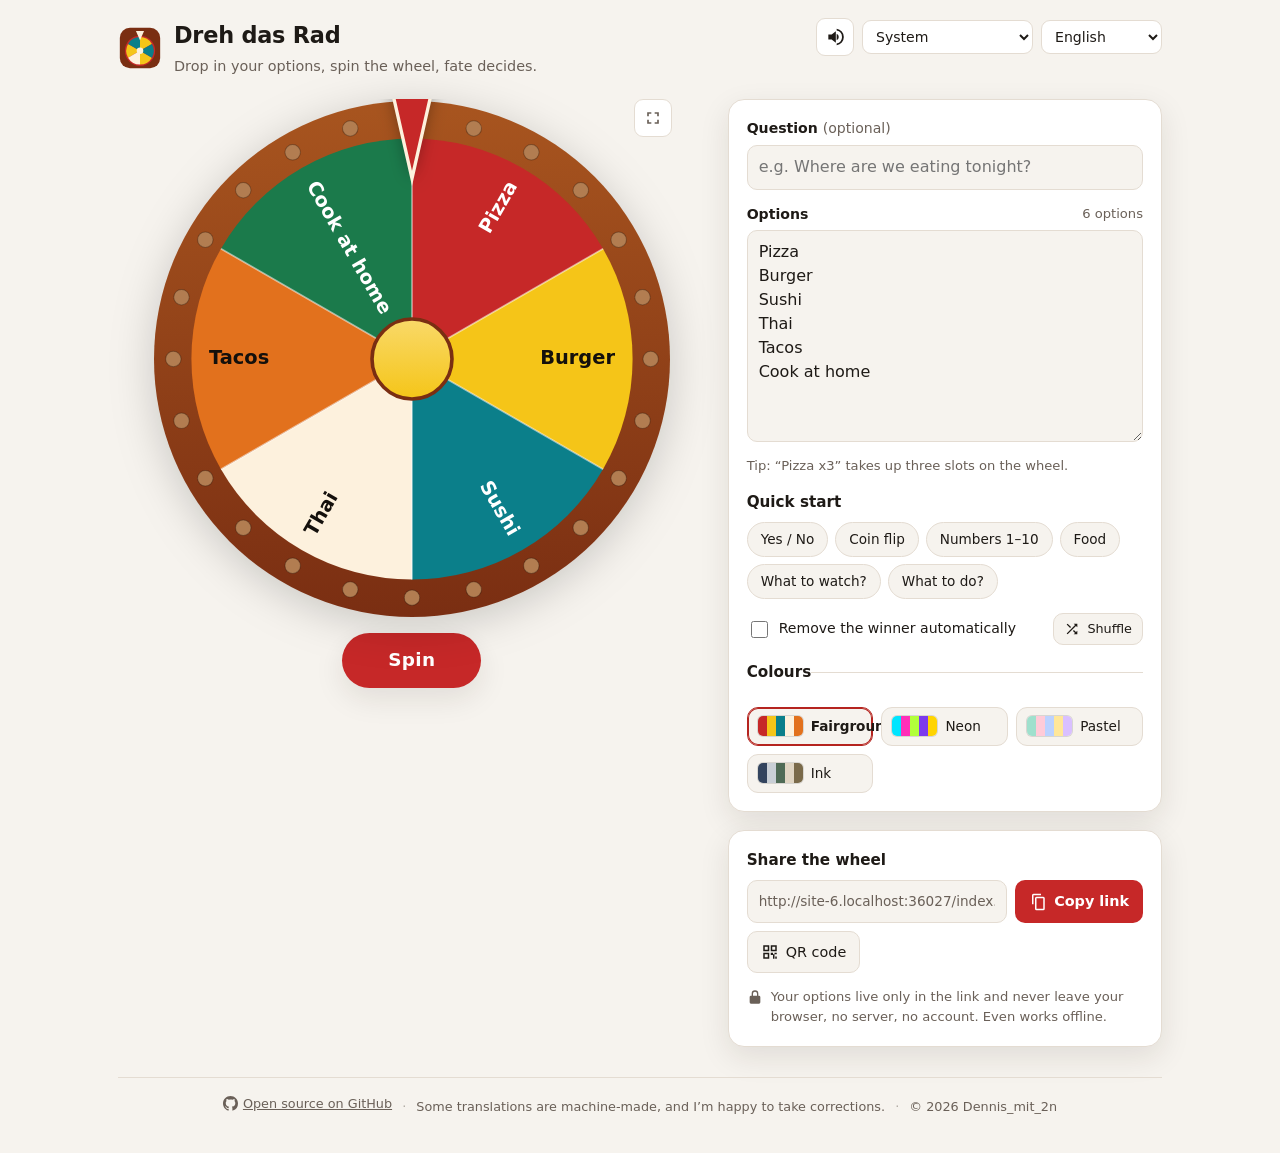
==== commit 3d9cd71d: "GoatCounter abgeschaltet: kein Zähler, keine Hinweise mehr Auf Dennis Wunsch für unbestimmte Zeit: Z" ====
--- a/index.html
+++ b/index.html
@@ -31,12 +31,6 @@
        sonst der alte Schlüssel), sonst entscheidet das System per CSS. data-vision trägt Hoher
        Kontrast, Farbenblind und Umkehr; dieselbe Auflösung steht in js/app.js (theme dropdown). -->
   <script>(function(){var v=null,r=document.documentElement,m=window.matchMedia,t=null,s=null;try{v=localStorage.getItem('werkstatt.darstellung')||localStorage.getItem('dreh-das-rad.theme');}catch(e){}var d=!!(m&&m('(prefers-color-scheme: dark)').matches),k=!!(m&&m('(prefers-contrast: more)').matches);if(v==='light'||v==='dark'){t=v;}else if(v==='hc-dark'||v==='hc-light'){t=v.slice(3);s='contrast';}else if(v==='cvd-dark'||v==='cvd-light'){t=v.slice(4);s='cvd';}else if(v==='invert'){s='invert';}else if(v&&/dark/.test(v)){t='dark';}else if(v&&/light/.test(v)){t='light';}else if(k){t=d?'dark':'light';s='contrast';}if(t){r.setAttribute('data-theme',t);}if(s){r.setAttribute('data-vision',s);}})();</script>
-  <!-- Analytics: GoatCounter (anonymous, cookieless — disclosed in the footer).
-       count.js is vendored locally; the only external request is the count pixel.
-       Wheel data lives in the #hash, which is never sent to any server.
-       The title is pinned to a static value so a personalised document.title
-       (the user's question) can never reach the count pixel. -->
-  <script data-goatcounter="https://dennis-mit-2n.goatcounter.com/count" data-goatcounter-settings='{"title": "dreh-das-rad"}' async src="./js/vendor/count.js"></script>
   <!-- Install button: Chrome, Edge and Samsung Internet may announce installability before
        app.js runs, so the event is kept here until the button picks it up (see app.js). -->
   <script>window.addEventListener('beforeinstallprompt',function(e){e.preventDefault();window.deferredInstall=e;if(window.onInstallReady)window.onInstallReady();});</script>
@@ -224,8 +218,6 @@
     <span class="sep" aria-hidden="true">·</span>
     <span data-i18n="footerTranslate">Some translations are machine-made, and I’m happy to take corrections.</span>
     <span class="sep" aria-hidden="true">·</span>
-    <span data-i18n="footerAnalytics">Anonymous visit counting.</span>
-    <span class="sep" aria-hidden="true">·</span>
     <span class="footer-copyright">© 2026 Dennis_mit_2n</span>
   </footer>
 </div>
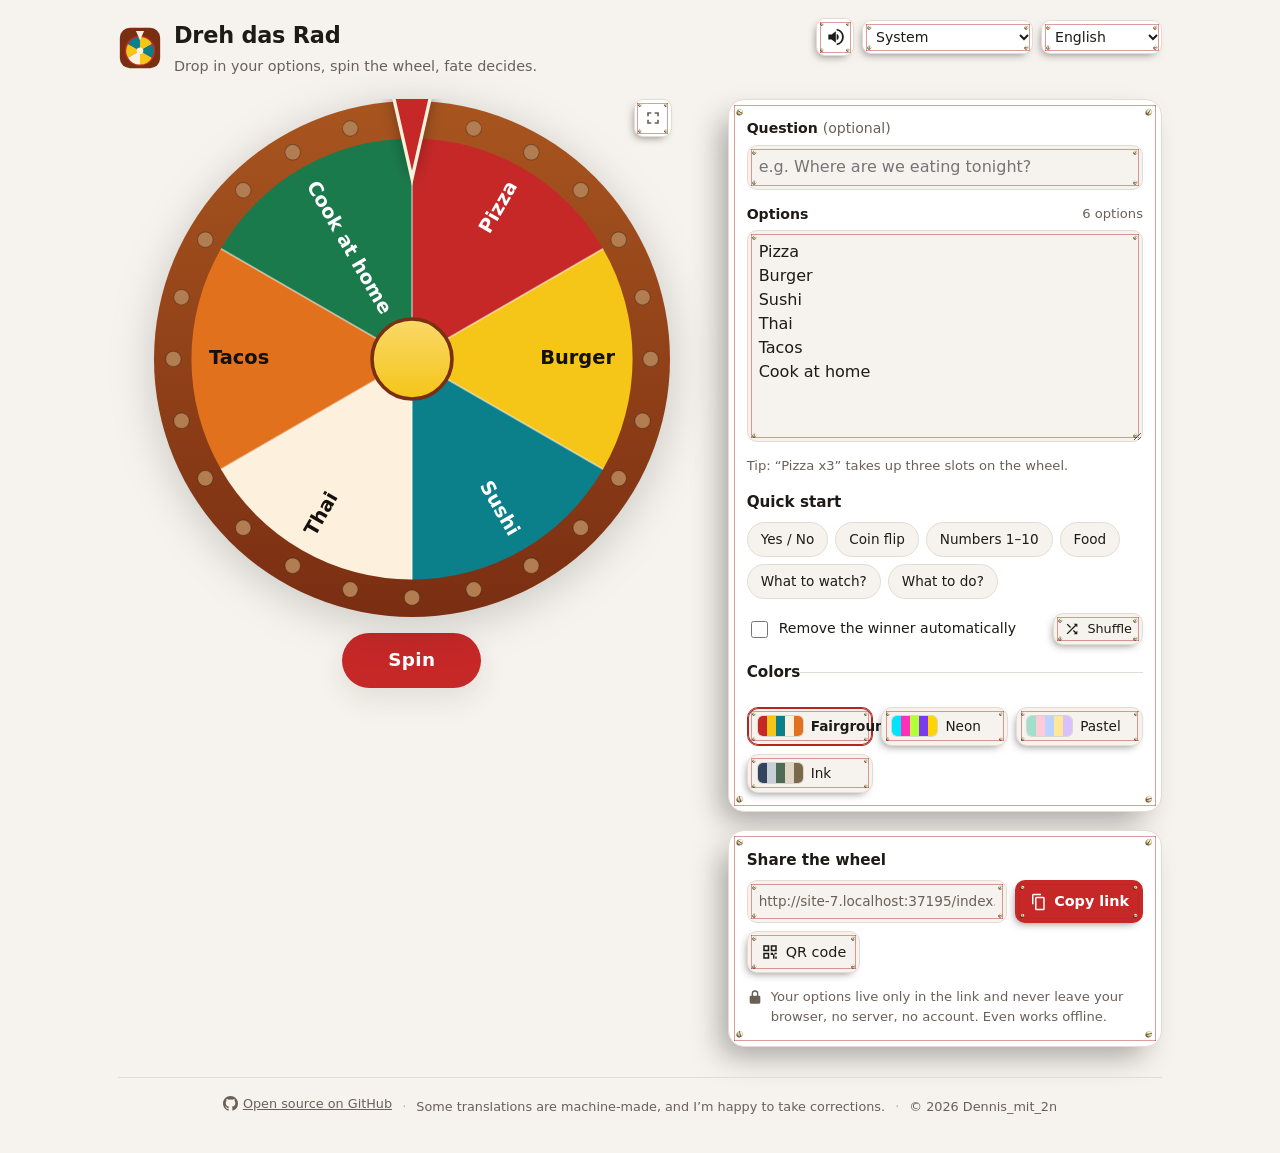
==== commit c150d1bf: "Englisch schreibt amerikanisch Wie auf der Startseite seit 9facd10: Schreibung, Wortwahl und Datumsf" ====
--- a/index.html
+++ b/index.html
@@ -12,7 +12,7 @@
   <meta property="og:type" content="website">
   <meta property="og:site_name" content="Dreh das Rad">
   <meta property="og:title" content="Dreh das Rad · the decision wheel">
-  <meta property="og:description" content="Options in, wheel spins, fate decides. 4 colour worlds, 14 languages, shareable as a link. Everything stays in your browser.">
+  <meta property="og:description" content="Options in, wheel spins, fate decides. 4 color worlds, 14 languages, shareable as a link. Everything stays in your browser.">
   <meta property="og:url" content="https://dennismit2n.github.io/dreh-das-rad/">
   <meta property="og:image" content="https://dennismit2n.github.io/dreh-das-rad/assets/og.png">
   <meta property="og:image:width" content="1200">
@@ -163,7 +163,7 @@
         </div>
 
         <fieldset class="palettes">
-          <legend data-i18n="paletteLabel">Colours</legend>
+          <legend data-i18n="paletteLabel">Colors</legend>
           <div class="palette-grid" id="paletteGrid"></div>
         </fieldset>
       </section>
--- a/css/style.css
+++ b/css/style.css
@@ -573,3 +573,122 @@
   :root[data-vision="invert"],
   :root[data-vision="invert"] :is(img:not([src*=".svg"]), video, [data-echt]):not([data-echt] *) { filter: none; }
 }
+
+/* Beschlag (12.11.2026): Alles mit Rahmen trägt einen eckigen Innenrahmen in der Rundung und
+   vier kleine Schrauben in Weißgold, wie die Kacheln der Startseite. Licht von rechts
+   oben, darum fallen die Schatten nach links unten. Der Beschlag liegt als acht
+   Hintergrund-Ebenen (--beschlag: vier Schrauben, vier Linien) vor dem eigenen Grund
+   jedes Bauteils. Die Namen beginnen mit bsl-, weil viele Werkzeuge --bg selbst
+   für ihre Hintergrundfarbe benutzen. --bsl-i Abstand des Rahmens von der Innenkante, --bsl-g Schraubengröße,
+   --bsl-a Abstand der Schraube vom Rahmen, --bsl-l Linienfarbe. Gebaut mit einbau.py. */
+:root {
+  --schraube-1: url("data:image/svg+xml,%3Csvg xmlns='http://www.w3.org/2000/svg' viewBox='0 0 12 12'%3E%3Cdefs%3E%3CradialGradient id='s' cx='42%' cy='58%' r='50%'%3E%3Cstop offset='55%' stop-opacity='.6'/%3E%3Cstop offset='100%' stop-opacity='0'/%3E%3C/radialGradient%3E%3CradialGradient id='k' cx='66%' cy='30%' r='78%'%3E%3Cstop offset='0' stop-color='%23FFFFFF'/%3E%3Cstop offset='.2' stop-color='%23FFFCEE'/%3E%3Cstop offset='.5' stop-color='%23F1E4BC'/%3E%3Cstop offset='.8' stop-color='%23C4A964'/%3E%3Cstop offset='1' stop-color='%237A6226'/%3E%3C/radialGradient%3E%3ClinearGradient id='m' x1='1' y1='0' x2='0' y2='1'%3E%3Cstop offset='0' stop-color='%238A6A22' stop-opacity='.55'/%3E%3Cstop offset='.5' stop-color='%23FFF3C4' stop-opacity='0'/%3E%3Cstop offset='1' stop-color='%23FFFBEA' stop-opacity='.7'/%3E%3C/linearGradient%3E%3C/defs%3E%3Ccircle cx='5.1' cy='6.9' r='5' fill='url(%23s)'/%3E%3Ccircle cx='6' cy='6' r='4.3' fill='url(%23k)'/%3E%3Ccircle cx='6' cy='6' r='4.3' fill='none' stroke='%23553E0C' stroke-opacity='.6' stroke-width='.45'/%3E%3Ccircle cx='6' cy='6' r='2.9' fill='none' stroke='url(%23m)' stroke-width='.5'/%3E%3Cg transform='rotate(32 6 6)'%3E%3Cpath d='M2.5 6h7' stroke='%233A2A07' stroke-width='1.2' stroke-linecap='round'/%3E%3Cpath d='M2.7 6.62h6.6' stroke='%23FFF7DA' stroke-opacity='.75' stroke-width='.3' stroke-linecap='round'/%3E%3C/g%3E%3Cellipse cx='7.7' cy='3.9' rx='1.05' ry='.6' transform='rotate(-35 7.7 3.9)' fill='%23FFFFFF' fill-opacity='.9'/%3E%3C/svg%3E");
+  --schraube-2: url("data:image/svg+xml,%3Csvg xmlns='http://www.w3.org/2000/svg' viewBox='0 0 12 12'%3E%3Cdefs%3E%3CradialGradient id='s' cx='42%' cy='58%' r='50%'%3E%3Cstop offset='55%' stop-opacity='.6'/%3E%3Cstop offset='100%' stop-opacity='0'/%3E%3C/radialGradient%3E%3CradialGradient id='k' cx='66%' cy='30%' r='78%'%3E%3Cstop offset='0' stop-color='%23FFFFFF'/%3E%3Cstop offset='.2' stop-color='%23FFFCEE'/%3E%3Cstop offset='.5' stop-color='%23F1E4BC'/%3E%3Cstop offset='.8' stop-color='%23C4A964'/%3E%3Cstop offset='1' stop-color='%237A6226'/%3E%3C/radialGradient%3E%3ClinearGradient id='m' x1='1' y1='0' x2='0' y2='1'%3E%3Cstop offset='0' stop-color='%238A6A22' stop-opacity='.55'/%3E%3Cstop offset='.5' stop-color='%23FFF3C4' stop-opacity='0'/%3E%3Cstop offset='1' stop-color='%23FFFBEA' stop-opacity='.7'/%3E%3C/linearGradient%3E%3C/defs%3E%3Ccircle cx='5.1' cy='6.9' r='5' fill='url(%23s)'/%3E%3Ccircle cx='6' cy='6' r='4.3' fill='url(%23k)'/%3E%3Ccircle cx='6' cy='6' r='4.3' fill='none' stroke='%23553E0C' stroke-opacity='.6' stroke-width='.45'/%3E%3Ccircle cx='6' cy='6' r='2.9' fill='none' stroke='url(%23m)' stroke-width='.5'/%3E%3Cg transform='rotate(-58 6 6)'%3E%3Cpath d='M2.5 6h7' stroke='%233A2A07' stroke-width='1.2' stroke-linecap='round'/%3E%3Cpath d='M2.7 6.62h6.6' stroke='%23FFF7DA' stroke-opacity='.75' stroke-width='.3' stroke-linecap='round'/%3E%3C/g%3E%3Cellipse cx='7.7' cy='3.9' rx='1.05' ry='.6' transform='rotate(-35 7.7 3.9)' fill='%23FFFFFF' fill-opacity='.9'/%3E%3C/svg%3E");
+  --schraube-3: url("data:image/svg+xml,%3Csvg xmlns='http://www.w3.org/2000/svg' viewBox='0 0 12 12'%3E%3Cdefs%3E%3CradialGradient id='s' cx='42%' cy='58%' r='50%'%3E%3Cstop offset='55%' stop-opacity='.6'/%3E%3Cstop offset='100%' stop-opacity='0'/%3E%3C/radialGradient%3E%3CradialGradient id='k' cx='66%' cy='30%' r='78%'%3E%3Cstop offset='0' stop-color='%23FFFFFF'/%3E%3Cstop offset='.2' stop-color='%23FFFCEE'/%3E%3Cstop offset='.5' stop-color='%23F1E4BC'/%3E%3Cstop offset='.8' stop-color='%23C4A964'/%3E%3Cstop offset='1' stop-color='%237A6226'/%3E%3C/radialGradient%3E%3ClinearGradient id='m' x1='1' y1='0' x2='0' y2='1'%3E%3Cstop offset='0' stop-color='%238A6A22' stop-opacity='.55'/%3E%3Cstop offset='.5' stop-color='%23FFF3C4' stop-opacity='0'/%3E%3Cstop offset='1' stop-color='%23FFFBEA' stop-opacity='.7'/%3E%3C/linearGradient%3E%3C/defs%3E%3Ccircle cx='5.1' cy='6.9' r='5' fill='url(%23s)'/%3E%3Ccircle cx='6' cy='6' r='4.3' fill='url(%23k)'/%3E%3Ccircle cx='6' cy='6' r='4.3' fill='none' stroke='%23553E0C' stroke-opacity='.6' stroke-width='.45'/%3E%3Ccircle cx='6' cy='6' r='2.9' fill='none' stroke='url(%23m)' stroke-width='.5'/%3E%3Cg transform='rotate(78 6 6)'%3E%3Cpath d='M2.5 6h7' stroke='%233A2A07' stroke-width='1.2' stroke-linecap='round'/%3E%3Cpath d='M2.7 6.62h6.6' stroke='%23FFF7DA' stroke-opacity='.75' stroke-width='.3' stroke-linecap='round'/%3E%3C/g%3E%3Cellipse cx='7.7' cy='3.9' rx='1.05' ry='.6' transform='rotate(-35 7.7 3.9)' fill='%23FFFFFF' fill-opacity='.9'/%3E%3C/svg%3E");
+  --schraube-4: url("data:image/svg+xml,%3Csvg xmlns='http://www.w3.org/2000/svg' viewBox='0 0 12 12'%3E%3Cdefs%3E%3CradialGradient id='s' cx='42%' cy='58%' r='50%'%3E%3Cstop offset='55%' stop-opacity='.6'/%3E%3Cstop offset='100%' stop-opacity='0'/%3E%3C/radialGradient%3E%3CradialGradient id='k' cx='66%' cy='30%' r='78%'%3E%3Cstop offset='0' stop-color='%23FFFFFF'/%3E%3Cstop offset='.2' stop-color='%23FFFCEE'/%3E%3Cstop offset='.5' stop-color='%23F1E4BC'/%3E%3Cstop offset='.8' stop-color='%23C4A964'/%3E%3Cstop offset='1' stop-color='%237A6226'/%3E%3C/radialGradient%3E%3ClinearGradient id='m' x1='1' y1='0' x2='0' y2='1'%3E%3Cstop offset='0' stop-color='%238A6A22' stop-opacity='.55'/%3E%3Cstop offset='.5' stop-color='%23FFF3C4' stop-opacity='0'/%3E%3Cstop offset='1' stop-color='%23FFFBEA' stop-opacity='.7'/%3E%3C/linearGradient%3E%3C/defs%3E%3Ccircle cx='5.1' cy='6.9' r='5' fill='url(%23s)'/%3E%3Ccircle cx='6' cy='6' r='4.3' fill='url(%23k)'/%3E%3Ccircle cx='6' cy='6' r='4.3' fill='none' stroke='%23553E0C' stroke-opacity='.6' stroke-width='.45'/%3E%3Ccircle cx='6' cy='6' r='2.9' fill='none' stroke='url(%23m)' stroke-width='.5'/%3E%3Cg transform='rotate(-14 6 6)'%3E%3Cpath d='M2.5 6h7' stroke='%233A2A07' stroke-width='1.2' stroke-linecap='round'/%3E%3Cpath d='M2.7 6.62h6.6' stroke='%23FFF7DA' stroke-opacity='.75' stroke-width='.3' stroke-linecap='round'/%3E%3C/g%3E%3Cellipse cx='7.7' cy='3.9' rx='1.05' ry='.6' transform='rotate(-35 7.7 3.9)' fill='%23FFFFFF' fill-opacity='.9'/%3E%3C/svg%3E");
+}
+#langSelect,
+#themeSelect,
+.install-btn,
+.icon-btn,
+.result-card,
+.panel,
+.field input[type="text"],
+.field textarea,
+.link-row input,
+.palette-btn,
+.btn {
+  --bsl-i: 2px;
+  --bsl-g: 4.5px;
+  --bsl-a: 1px;
+  --bsl-l: currentColor;
+  --beschlag:
+    var(--schraube-1) left calc(var(--bsl-i) + var(--bsl-a)) top calc(var(--bsl-i) + var(--bsl-a)) / var(--bsl-g) var(--bsl-g) no-repeat,
+    var(--schraube-2) right calc(var(--bsl-i) + var(--bsl-a)) top calc(var(--bsl-i) + var(--bsl-a)) / var(--bsl-g) var(--bsl-g) no-repeat,
+    var(--schraube-3) left calc(var(--bsl-i) + var(--bsl-a)) bottom calc(var(--bsl-i) + var(--bsl-a)) / var(--bsl-g) var(--bsl-g) no-repeat,
+    var(--schraube-4) right calc(var(--bsl-i) + var(--bsl-a)) bottom calc(var(--bsl-i) + var(--bsl-a)) / var(--bsl-g) var(--bsl-g) no-repeat,
+    linear-gradient(var(--bsl-l), var(--bsl-l)) center top var(--bsl-i) / calc(100% - 2 * var(--bsl-i)) 1px no-repeat,
+    linear-gradient(var(--bsl-l), var(--bsl-l)) center bottom var(--bsl-i) / calc(100% - 2 * var(--bsl-i)) 1px no-repeat,
+    linear-gradient(var(--bsl-l), var(--bsl-l)) left var(--bsl-i) center / 1px calc(100% - 2 * var(--bsl-i)) no-repeat,
+    linear-gradient(var(--bsl-l), var(--bsl-l)) right var(--bsl-i) center / 1px calc(100% - 2 * var(--bsl-i)) no-repeat;
+}
+@supports (color: color-mix(in srgb, red 50%, transparent)) {
+  #langSelect, #themeSelect, .install-btn { --bsl-l: color-mix(in srgb, var(--accent, var(--accent-fill)) 45%, transparent); }
+}
+#langSelect,
+#themeSelect,
+.install-btn {
+  --bsl-i: 2.5px;
+  --bsl-g: 4.5px;
+  --bsl-a: 1px;
+  background: var(--beschlag), var(--panel);
+  box-shadow: -3px 4px 8px -4px rgba(0, 0, 0, 0.5);
+}
+@supports (color: color-mix(in srgb, red 50%, transparent)) {
+  .icon-btn { --bsl-l: color-mix(in srgb, var(--accent, var(--accent-fill)) 45%, transparent); }
+}
+.icon-btn {
+  --bsl-i: 2.5px;
+  --bsl-g: 4px;
+  --bsl-a: 0.5px;
+  background: var(--beschlag), var(--panel);
+  box-shadow: -3px 4px 8px -4px rgba(0, 0, 0, 0.5);
+}
+@supports (color: color-mix(in srgb, red 50%, transparent)) {
+  .result-card { --bsl-l: color-mix(in srgb, var(--accent, var(--accent-fill)) 45%, transparent); }
+}
+.result-card {
+  --bsl-i: 5px;
+  --bsl-g: 7px;
+  --bsl-a: 2px;
+  background: var(--beschlag), var(--panel);
+  box-shadow: -12px 14px 30px -6px rgba(0, 0, 0, 0.34);
+}
+@supports (color: color-mix(in srgb, red 50%, transparent)) {
+  .panel { --bsl-l: color-mix(in srgb, var(--accent, var(--accent-fill)) 45%, transparent); }
+}
+.panel {
+  --bsl-i: 5px;
+  --bsl-g: 8px;
+  --bsl-a: 2.5px;
+  background: var(--beschlag), var(--panel);
+  box-shadow: -12px 14px 30px -6px rgba(0, 0, 0, 0.34);
+}
+@supports (color: color-mix(in srgb, red 50%, transparent)) {
+  .field input[type="text"], .field textarea, .link-row input { --bsl-l: color-mix(in srgb, var(--accent, var(--accent-fill)) 45%, transparent); }
+}
+.field input[type="text"],
+.field textarea,
+.link-row input {
+  --bsl-i: 3px;
+  --bsl-g: 4.5px;
+  --bsl-a: 1px;
+  background: var(--beschlag), var(--bg);
+}
+@supports (color: color-mix(in srgb, red 50%, transparent)) {
+  .palette-btn { --bsl-l: color-mix(in srgb, var(--accent, var(--accent-fill)) 45%, transparent); }
+}
+.palette-btn {
+  --bsl-i: 3.5px;
+  --bsl-g: 4px;
+  --bsl-a: 0.5px;
+  background: var(--beschlag), var(--bg);
+  box-shadow: -3px 4px 8px -4px rgba(0, 0, 0, 0.5);
+}
+@supports (color: color-mix(in srgb, red 50%, transparent)) {
+  .btn { --bsl-l: color-mix(in srgb, var(--accent, var(--accent-fill)) 45%, transparent); }
+}
+.btn {
+  --bsl-i: 3px;
+  --bsl-g: 4.5px;
+  --bsl-a: 1px;
+  background: var(--beschlag), var(--bg);
+  box-shadow: -3px 4px 8px -4px rgba(0, 0, 0, 0.5);
+}
+.btn.primary { background: var(--beschlag), var(--accent-fill); }
+/* Hoher Kontrast kennt keine Schatten, der Beschlag bleibt. Gedruckt wird ohne beides. */
+:root[data-vision="contrast"] :is(#langSelect, #themeSelect, .install-btn, .icon-btn, .result-card, .panel, .palette-btn, .btn) { box-shadow: none; }
+@media print {
+  #langSelect, #themeSelect, .install-btn, .icon-btn, .result-card, .panel, .field input[type="text"], .field textarea, .link-row input, .palette-btn, .btn { background-image: none !important; box-shadow: none !important; }
+}
+/* Ende Beschlag */
